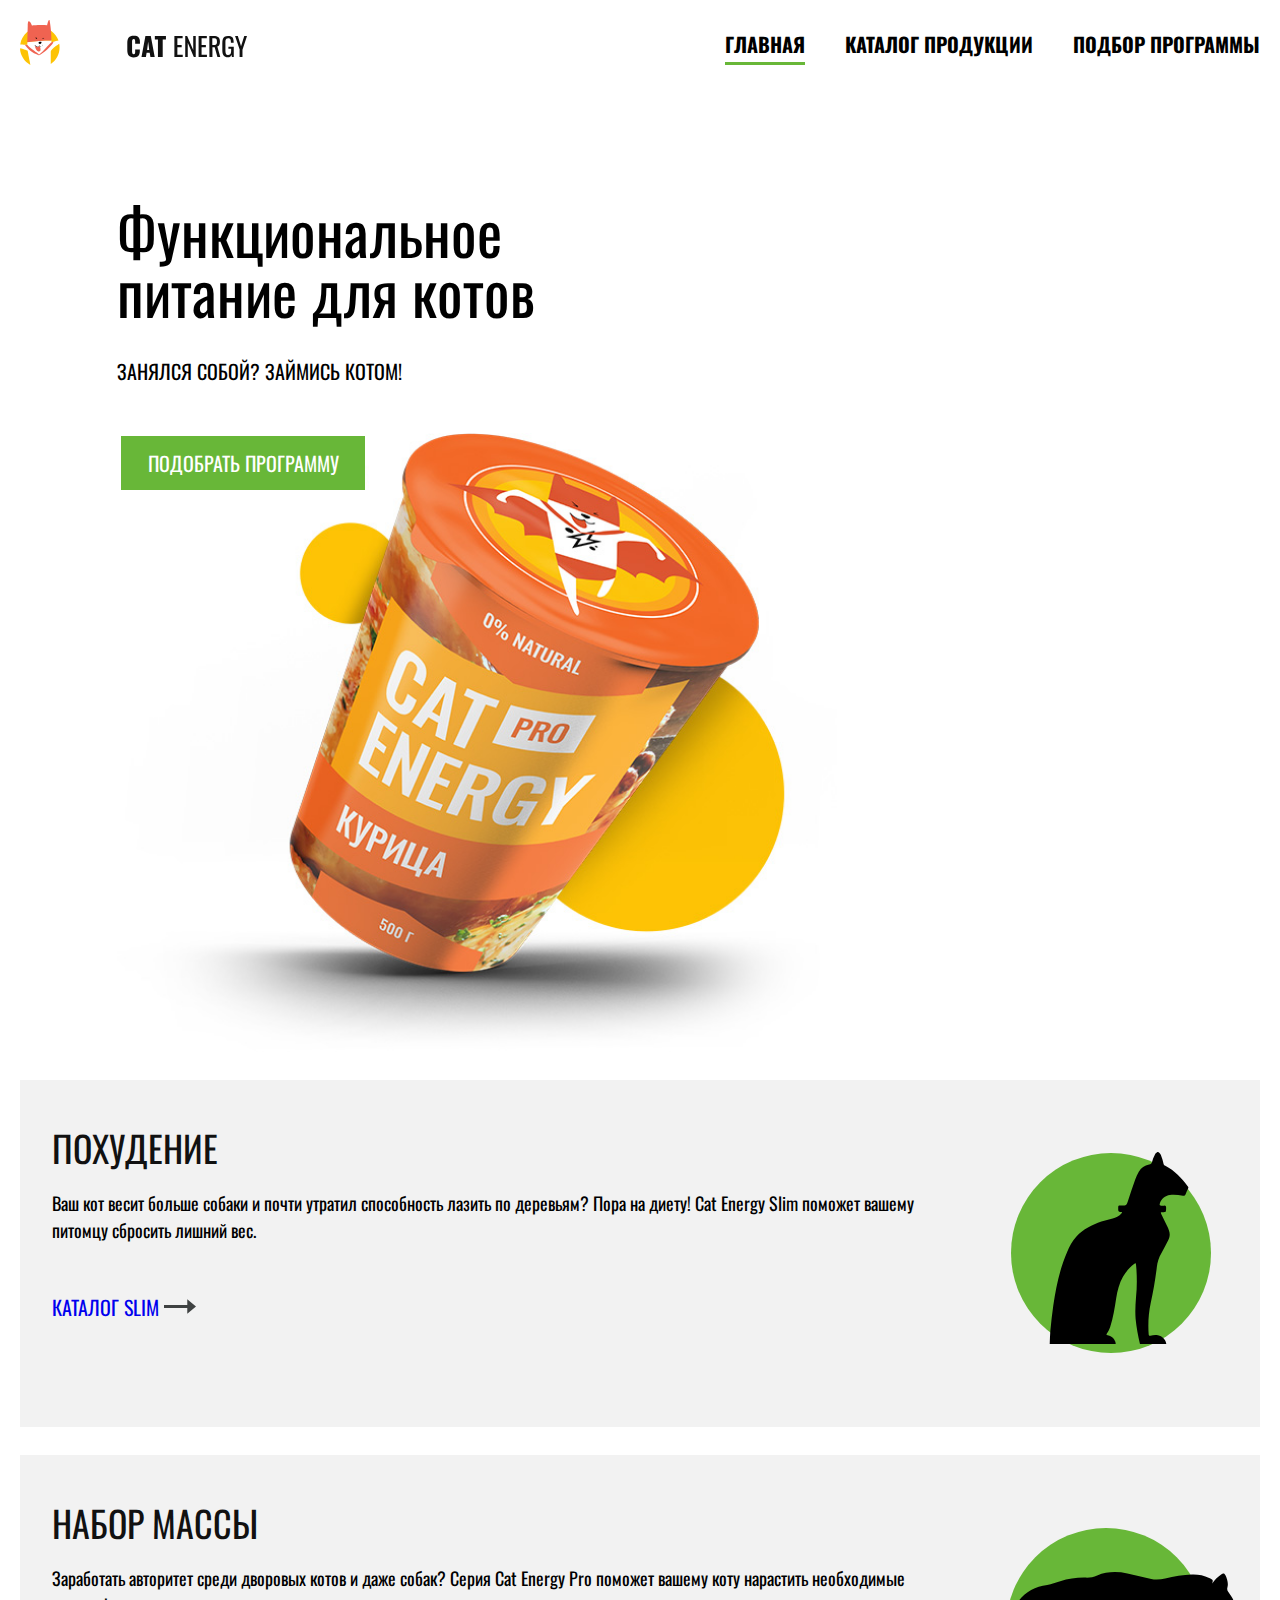
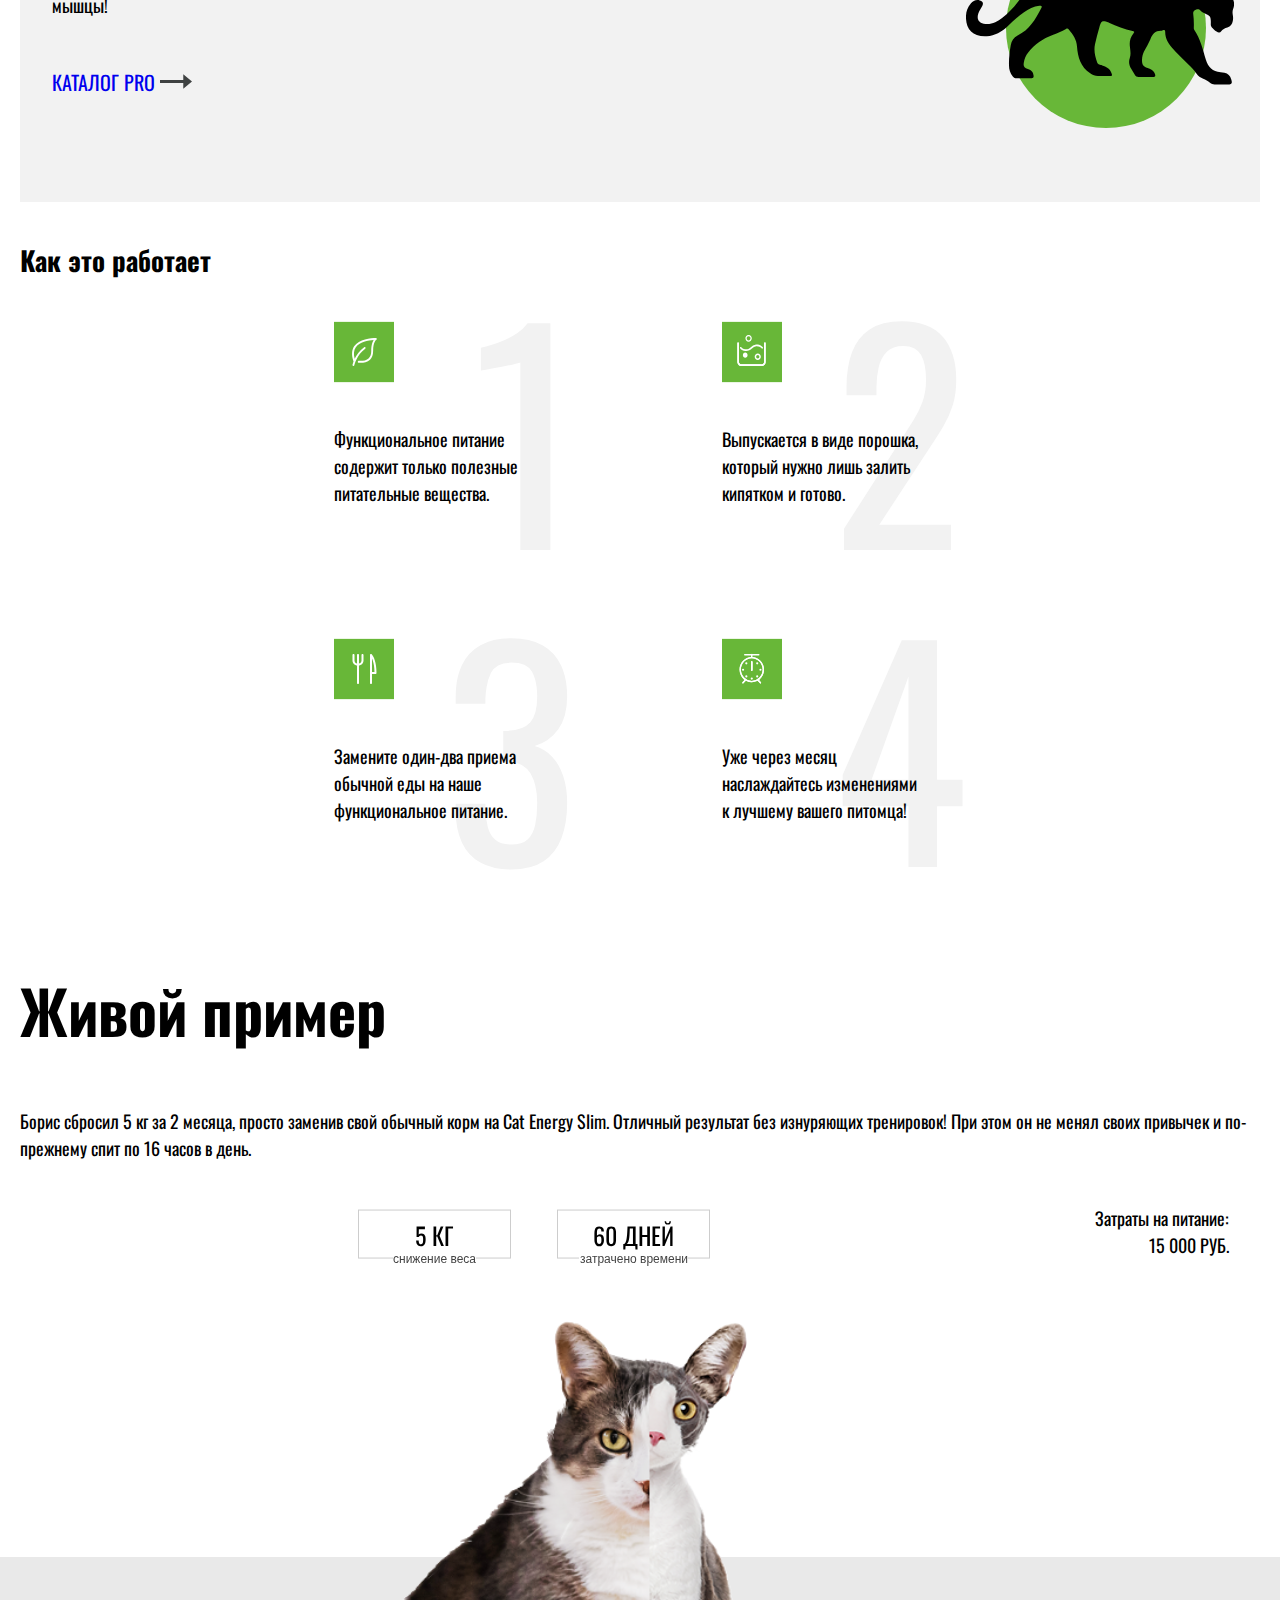
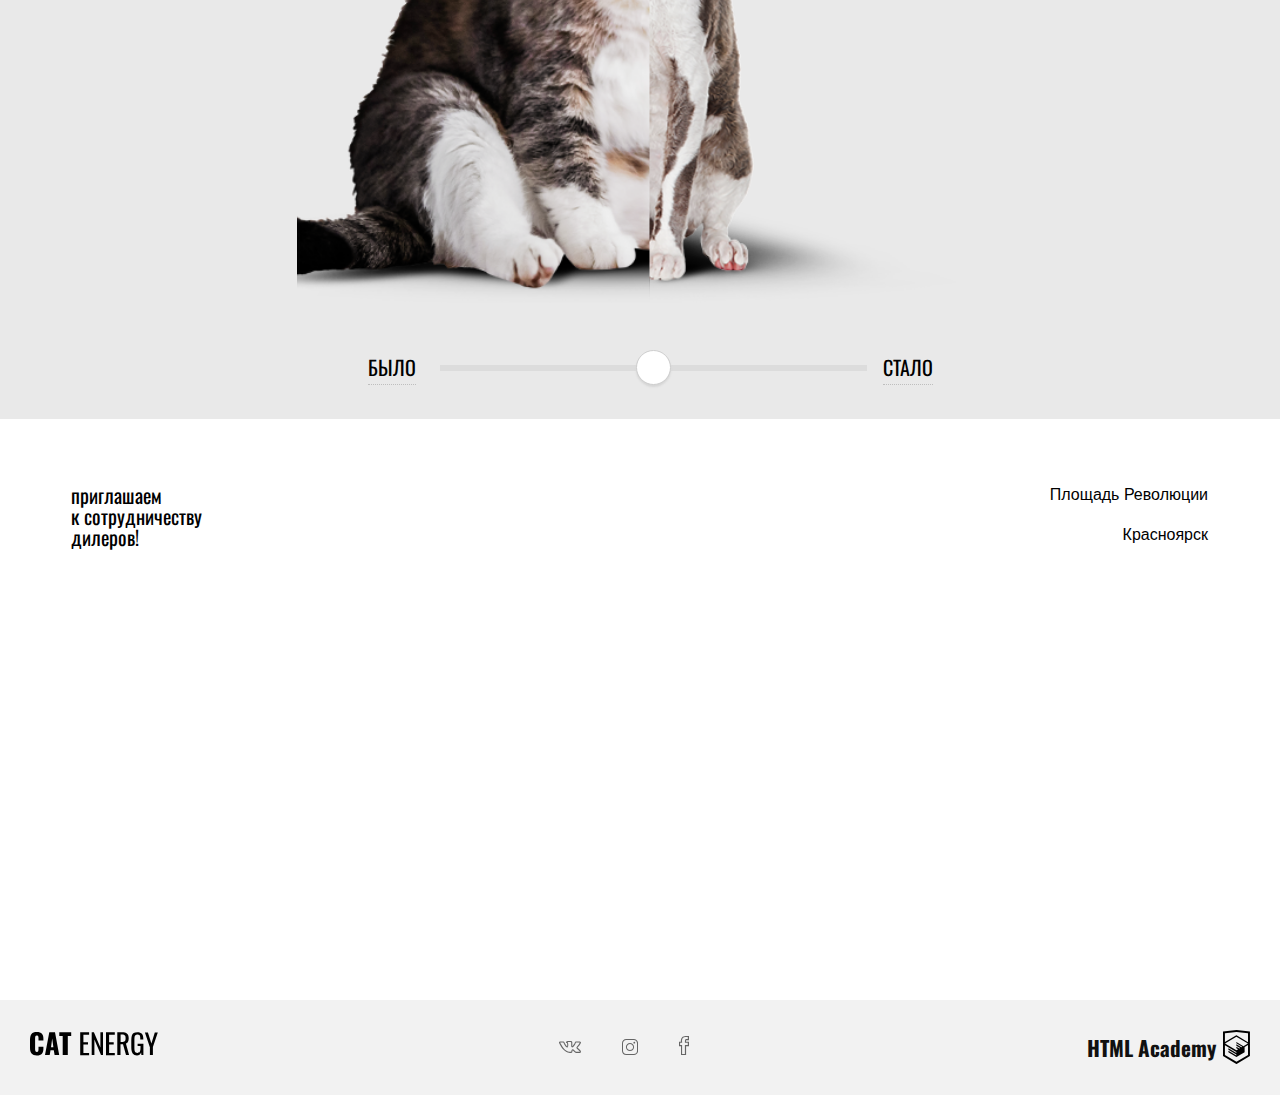
==== index.html @ 32a6e640 "Main" ====
<!DOCTYPE html>
<html class="page" lang="ru">
  <head>
    <meta charset="UTF-8" />
    <meta name="viewport" content="width=device-width, initial-scale=1.0" />
    <title>IndexCatEnergyMobile</title>
    <link rel="preconnect" href="https://fonts.gstatic.com" />
    <link href="https://fonts.googleapis.com/css2?family=Oswald&display=swap" rel="stylesheet" />
    <link href="/css/normalize.css" rel="stylesheet" />
    <link href="/css/style.css" rel="stylesheet" />
  </head>

  <body class="page__body">
    <div class="wrapper">
      <header class="header">
        <div class="header__container">
          <div class="header__wrapper main-nav--closed">
            <a class="header__logo" href="/index.html">
              <img src="/img/logo-mobile.svg" style="width: 227px" alt="Кэт-энерджи" />
            </a>
            <button class="header__toggle" type="button">
              <span class="visually-hidden">Открыть меню </span>
            </button>
          </div>

          <nav class="main-nav">
            <div class="main-nav__wrapper">
              <ul class="main-nav__list site-list">
                <!-- main-nav__list для позиционир site-list для эл-ов меню-->
                <li class="site-list__item site-list__item--active"><a href="/CatEnergyMobile.html">ГЛАВНАЯ</a></li>
                <li class="site-list__item"><a href="/Catalog.html"> каталог продукции</a></li>
                <li class="site-list__item"><a href="Form.html"> подбор программы </a></li>
              </ul>
            </div>
          </nav>
        </div>

        <section class="promo">
          <div class="promo__container">
            <h1 class="promo__title">Функциональное <br />питание для котов</h1>
            <h2 class="promo__text">Занялся собой? Займись котом!</h2>
            <picture>
              <source media="(min-width: 1300px)" srcset="/img/index-can-desktop@1x.png 1x, /img/index-can-desktop@2x.png 2x" />
              <source media="(min-width: 768px)" srcset="/img/index-can-tablet@1x.jpg 1x, /img/index-can-tablet@2x.jpg 2x" />
              <img class="promo-icon" src="/img/index-can-mobile@1x.png" alt="" />
            </picture>
            <form action="Form.html" method="GET">
              <button class="promo__button button" type="submit">подобрать программу</button>
            </form>
          </div>
        </section>
      </header>

      <main class="page-main">
        <section class="programm">
          <div class="programm__wrapper">
            <div class="programm__block">
              <div class="programm__slim">
                <div class="block__circle"></div>
                <img class="programm__icon-slim" height="53" width="50" src="/img/icon-cat-slim.svg" alt="svg" />
              </div>
              <h2 class="programm__title">похудение</h2>
              <p class="programm__text">
                Ваш кот весит больше собаки и почти утратил способность лазить по деревьям? Пора на диету! Cat Energy Slim поможет
                вашему питомцу сбросить лишний вес.
              </p>
              <a class="programm__link" href="/Catalog.html"
                >Каталог slim
                <img style="height: 19px; width: 32px" src="/img/icon-right-arrow-long.svg" alt="svg" />
              </a>
            </div>

            <div class="programm__block">
              <div class="programm__pro">
                <div class="block__circle"></div>
                <img class="programm__icon-pro" height="50" width="67" src="/img/icon-cat-pro.svg" alt="svg" />
              </div>
              <h2 class="programm__title">набор массы</h2>
              <p class="programm__text">
                Заработать авторитет среди дворовых котов и даже собак? Серия Cat Energy Pro поможет вашему коту нарастить
                необходимые мышцы!
              </p>

              <a class="programm__link" href="/Catalog.html"
                >каталог pro
                <img style="height: 19px; width: 32px" src="/img/icon-right-arrow-long.svg" alt="svg" />
              </a>
            </div>
          </div>
        </section>

        <section class="howItworks">
          <h2 class="howItworks__title">Как это работает</h2>
          <div class="howItworks__wrapper">
            <ul class="howItworks__list">
              <li class="howItworks__item">
                <img class="howItworks__icon" src="/img/Group 1.svg" alt="svg" />
                <p class="howItworks__text">Функциональное питание содержит только полезные питательные вещества.</p>
                <p class="howItworks__numeral">1</p>
              </li>
              <li class="howItworks__item">
                <img class="howItworks__icon" src="/img/Group 2.svg" alt="svg" />
                <p class="howItworks__text">Выпускается в виде порошка, который нужно лишь залить кипятком и готово.</p>
                <p class="howItworks__numeral">2</p>
              </li>
              <li class="howItworks__item">
                <img class="howItworks__icon" src="/img/Group 3.svg" alt="svg" />
                <p class="howItworks__text">Замените один-два приема обычной еды на наше функциональное питание.</p>
                <p class="howItworks__numeral">3</p>
              </li>
              <li class="howItworks__item">
                <img class="howItworks__icon" src="/img/Group 4.svg" alt="svg" />
                <p class="howItworks__text">Уже через месяц наслаждайтесь изменениями к лучшему вашего питомца!</p>
                <p class="howItworks__numeral">4</p>
              </li>
            </ul>
          </div>
        </section>

        <section class="liveExample">
          <div class="liveExample__cotainer">
            <div class="liveExample__block">
              <div class="liveExample__wrapper">
                <h2 class="liveExample__title">Живой пример</h2>
                <p class="liveExample__text">
                  Борис сбросил 5 кг за 2 месяца, просто заменив свой обычный корм на Cat Energy Slim. Отличный результат без
                  изнуряющих тренировок! При этом он не менял своих привычек и по-прежнему спит по 16 часов в день.
                </p>
                <div class="liveExample__fieldset-container">
                  <div class="liveExample__fieldset-left">
                    <fieldset>
                      <div class="liveExample__rotate-wrapper">
                        <dt class="liveExample__day">5 КГ</dt>
                      </div>
                      <legend>снижение веса</legend>
                    </fieldset>
                  </div>
                  <div class="liveExample__fieldset-right">
                    <fieldset>
                      <div class="liveExample__rotate-wrapper">
                        <dt class="liveExample__day">60 ДНЕЙ</dt>
                      </div>
                      <legend>затрачено времени</legend>
                    </fieldset>
                  </div>
                </div>
                <p class="liveExample__expenses"><span>Затраты на питание:</span> <span>15 000 РУБ.</span></p>
              </div>

              <div class="slider">
                <div class="slider__image-wrapper">
                  <div class="slider__image image--before" style="width: 50%"></div>
                  <div class="slider__image image--after" style="width: 50%"></div>
                </div>
                <div class="slider__box">
                  <button class="slider__button button--before" type="button">Было</button>
                  <div class="slider__progress">
                    <input class="demo__range" type="range" min="0" max="100" value="50" />
                    <div class="slider__range"></div>
                  </div>
                  <button class="slider__button button--after" type="button">Стало</button>
                </div>
              </div>
            </div>
            <div class="slider__background"></div>
          </div>
        </section>

        <section class="invitation">
          <div class="invitation__wrapper">
            <div class="invitation__contacts">
              <h2 class="invitation__title">
                приглашаем <br />
                к сотрудничеству <br />
                дилеров!
              </h2>
              <div class="invitation__text-div">
                <p>Площадь Революции</p>
                <p class="invitation__text">Красноярск</p>
              </div>
            </div>
            <div class="invitation__map">
              <script
                type="text/javascript"
                charset="utf-8"
                async
                src="https://api-maps.yandex.ru/services/constructor/1.0/js/?um=constructor%3Ab0a349c4994f0e82fb17acd6bb06b15311f170073b7b817bfe350fb72b6ad348&amp;width=100%25&amp;height=400&amp;lang=ru_RU&amp;scroll=true"
              ></script>
              <!--  <img class="invitation__map" src="/img/bg-map-desktop@1x.png" alt="" /> -->
            </div>
          </div>
        </section>

        <footer class="footer">
          <div class="footer__container">
            <div class="footer__logo">
              <a href="">
                <svg class="logo__svg" width="130" height="25">
                  <g>
                    <path
                      d="M1.6,21.5c-1-1.3-1.6-3.2-1.6-5.6V7.6c0-2.5,0.5-4.4,1.5-5.7C2.6,0.6,4.3,0,6.8,0c2.4,0,4.1,0.6,5.1,1.7		c1,1.1,1.5,2.8,1.5,4.9v2H8.5V6.3c0-0.9-0.1-1.6-0.3-2S7.6,3.5,6.8,3.5c-0.7,0-1.2,0.2-1.4,0.7S5.1,5.5,5.1,6.4v10.7		c0,0.9,0.1,1.6,0.4,2.1c0.2,0.5,0.7,0.7,1.4,0.7c0.7,0,1.1-0.2,1.3-0.7c0.2-0.5,0.3-1.2,0.3-2.1v-2.4h4.9v2c0,2.1-0.5,3.8-1.5,5		c-1,1.2-2.7,1.8-5.1,1.8C4.4,23.4,2.6,22.8,1.6,21.5z"
                    ></path>
                    <path
                      d="M19.3,0.3h5.7l4.2,22.8h-4.6l-0.8-4.8h-3.3l-0.8,4.8H15L19.3,0.3z M23.4,15.3l-1.2-8.9L21,15.3H23.4z"
                    ></path>
                    <path d="M32.7,4.1h-3.4V0.3h11.9v3.7h-3.4v19.1h-5.1V4.1z"></path>
                    <path d="M50.3,0.3h8.8v2.4h-5.7v7.5h4.6v2.3h-4.6v8.4h5.7v2.3h-8.9V0.3z"></path>
                    <path d="M61.7,0.3h2.2l6.5,15.1V0.3h2.6v22.8h-2L64.4,7.5v15.6h-2.7V0.3z"></path>
                    <path d="M76,0.3h8.8v2.4h-5.7v7.5h4.6v2.3h-4.6v8.4h5.7v2.3H76V0.3z"></path>
                    <path
                      d="M87.4,0.3H92c2.3,0,4,0.5,5.1,1.4c1.1,0.9,1.6,2.5,1.6,4.6c0,2.9-0.9,4.7-2.8,5.3l3.2,11.4H96l-3-10.7h-2.5		v10.7h-3.2V0.3z M91.8,10.1c1.4,0,2.3-0.3,2.9-0.8c0.6-0.5,0.9-1.5,0.9-3c0-0.9-0.1-1.7-0.3-2.2c-0.2-0.5-0.6-0.9-1.1-1.2		c-0.5-0.3-1.3-0.4-2.2-0.4h-1.4v7.5H91.8z"
                    ></path>
                    <path
                      d="M102.7,21.4c-0.9-1.3-1.4-3.2-1.4-5.8V8c0-1.8,0.2-3.2,0.5-4.3c0.4-1.1,1-2,1.9-2.6s2.1-0.9,3.7-0.9		c2.1,0,3.6,0.5,4.5,1.6s1.4,2.7,1.4,5v0.8h-3V6.9c0-1.1-0.1-1.9-0.2-2.5c-0.1-0.6-0.4-1-0.8-1.3c-0.4-0.3-1-0.5-1.9-0.5		c-0.9,0-1.5,0.2-2,0.6s-0.7,0.9-0.8,1.6s-0.2,1.6-0.2,2.7V16c0,1.7,0.2,3,0.6,3.8c0.4,0.8,1.2,1.1,2.4,1.1c1.2,0,2-0.4,2.4-1.2		c0.4-0.8,0.7-2.1,0.7-4v-1.6h-2.9v-2.3h5.8v11.3h-2l-0.3-2.6c-0.7,1.9-2.1,2.9-4.1,2.9C105.1,23.4,103.6,22.7,102.7,21.4z"
                    ></path>
                    <path d="M119.8,15.1l-4.9-14.7h3l3.5,11l3.4-11h3l-4.9,14.7v8h-3V15.1z"></path>
                  </g>
                </svg>
              </a>
            </div>
            <div class="footer__social">
              <div class="footer__wrapper">
                <a href="">
                  <svg class="social-list__icon social-list__icon--vk" width="22" height="14">
                    <path
                      d="M17.6,12c-0.3,0-0.9-0.1-1.5-0.5c-0.5-0.3-0.9-0.7-1.3-1.2c-0.3-0.3-0.9-0.9-1.1-0.9c-0.2,0.1-0.4,0.7-0.3,1.2
                      c0,0.1,0,0.6-0.3,0.9c-0.3,0.3-0.8,0.4-0.9,0.4l-1.4,0c-0.7,0-3.2-0.2-5.4-2.3C2.5,7.1,0.2,2.2,0.1,2C0,1.6-0.1,1.2,0.2,0.9
                          c0.3-0.3,0.8-0.4,1-0.4l3,0l0.1,0c0.1,0,0.4,0.1,0.7,0.3c0.3,0.2,0.4,0.5,0.5,0.6c0,0,0.5,1.1,1.1,2c1,1.5,1.4,1.9,1.5,2
                              C8.2,5,8.3,4,8.2,3.1c0-0.4-0.1-0.8-0.2-1C7.9,2,7.7,1.9,7.5,1.9L6.9,1.4C6.9,0.9,7.4,0.5,7.8,0.3C8.3,0.1,9.1,0,10.1,0l0.5,0
               c0.9,0,1.2,0.1,1.6,0.1c1.2,0.3,1.2,1.3,1.1,2.5c0,0.4,0,0.8,0,1.2c0,0.1,0,0.2,0,0.4c0,0.3,0,0.8,0.1,1c0.2-0.1,0.6-0.5,1.5-1.9
                   c0.6-0.9,1-1.9,1.1-2.1l0,0c0.1-0.3,0.4-0.7,1.2-0.7l3.1,0c0,0,0.1,0,0.3,0c0.7,0,1.2,0.2,1.3,0.7c0.2,0.5,0.1,1.3-1.7,3.5
                       c-0.3,0.3-0.5,0.6-0.7,0.9C19,6,18.6,6.6,18.6,6.7c0,0.1,0.5,0.5,0.9,0.9c1.1,0.9,1.9,1.7,2.2,2.3c0.4,0.6,0.3,1,0.2,1.3
                           c-0.3,0.7-1.2,0.7-1.4,0.8l-2.8,0C17.7,12,17.6,12,17.6,12z M13.7,8.3c0.7,0,1.2,0.6,1.8,1.2c0.4,0.4,0.7,0.8,1.1,1
                               c0.5,0.3,1,0.3,1,0.3l0.1,0l2.8,0c0.1,0,0.3-0.1,0.4-0.1c0,0,0-0.1-0.1-0.1c-0.3-0.5-1-1.3-2-2.1c-0.9-0.7-1.3-1.1-1.4-1.7
                                   c0-0.6,0.4-1.1,1.2-2.1c0.2-0.2,0.4-0.5,0.7-0.8c1.1-1.4,1.4-2,1.5-2.3c-0.1,0-0.5,0-0.5,0l-3.2,0c-0.1,0-0.2,0-0.2,0
                                       C16.9,2,16.4,3.1,15.8,4c-1.4,2.1-2,2.4-2.5,2.4c-0.1,0-0.3,0-0.4-0.1c-0.7-0.4-0.7-1.4-0.7-2.1c0-0.1,0-0.2,0-0.3
                 c0-0.5,0-0.9,0-1.3c0.1-1.3,0-1.3-0.3-1.4c-0.3-0.1-0.5-0.1-1.4-0.1l-0.5,0c-0.5,0-1,0-1.4,0.1c0.1,0.1,0.1,0.1,0.2,0.2
                     c0.4,0.5,0.4,1.5,0.4,1.7c0.1,1.3,0,2.9-0.7,3.3C8.4,6.4,8.3,6.5,8.1,6.5C7.5,6.5,6.8,5.8,5.6,4C5,2.9,4.5,1.8,4.5,1.8
                         c0,0,0-0.1-0.1-0.1c-0.1,0-0.2-0.1-0.2-0.1l-2.9,0c0,0,0,0-0.1,0c0.4,0.9,2.5,5,4.8,7.2c2,1.9,4.3,2,4.7,2l1.4,0c0,0,0.2,0,0.2-0.1
                         		c0,0,0,0,0-0.1c0-0.2,0-2,1.2-2.3C13.5,8.3,13.6,8.3,13.7,8.3z"
                    ></path>
                  </svg>
                </a>
                <a href="">
                  <svg class="social-list__icon social-list__icon--inst" width="16" height="16">
                    <path
                      d="M11.8,1C13.6,1,15,2.4,15,4.2v7.7c0,1.7-1.4,3.1-3.1,3.1H4.2C2.4,15,1,13.6,1,11.8V4.2C1,2.4,2.4,1,4.2,1	L11.8,1 M11.8,0H4.2C1.9,0,0,1.9,0,4.2v7.7C0,14.1,1.9,16,4.2,16h7.7c2.3,0,4.2-1.9,4.2-4.2V4.2C16,1.9,14.1,0,11.8,0L11.8,0z"
                    ></path>
                    <path
                      d="M8,4.9c1.7,0,3.1,1.4,3.1,3.1c0,1.7-1.4,3.1-3.1,3.1c-1.7,0-3.1-1.4-3.1-3.1C4.9,6.3,6.3,4.9,8,4.9 M8,3.9	C5.7,3.9,3.9,5.7,3.9,8s1.8,4.1,4.1,4.1s4.1-1.8,4.1-4.1S10.3,3.9,8,3.9L8,3.9z"
                    ></path>
                    <circle cx="12.3" cy="3.7" r="0.9"></circle>
                  </svg>
                </a>
                <a href="">
                  <svg class="social-list__icon social-list__icon--fb" width="10" height="19">
                    <path
                      d="M7.1,19H2v-8.8H0V5.8h1.9c-0.1-2,0.2-3.4,1.1-4.4C3.8,0.5,5,0.1,6.5,0L10,0v4.2H7.2C7.1,4.4,7,5,7,5.8H10v4.4H7.1V19z
                   M3.1,18h2.8V9.1h2.9V6.8H5.9l0-0.5c0-1.4,0-2.6,0.7-3.1l0.1-0.1h2.1V1H6.5c-1.2,0.1-2,0.4-2.6,1c-0.8,0.8-1,2.3-0.8,4.2l0.1,0.6
                   		H1.1v2.3h2V18z"
                    ></path>
                  </svg>
                </a>
              </div>
            </div>
            <div class="footer__develop">
              <a class="develop__link" href="">
                <h3 class="develop__title">HTML Academy</h3>
                <svg class="develop__logo" width="27" height="34">
                  <path
                    d="M13.62,0.017L13.472,0L0,1.412v24.661l13.472,8.017l13.43-7.99l0.042-0.026V1.412L13.62,0.017z M25.019,12.127L13.495,5.334 l-0.001-0.104L13.407,5.28l-0.088-0.056v0.109L1.925,12.118V3.147l11.547-1.212l11.547,1.212V12.127z M13.405,6.787L24.923,13.5 l-4.479,2.64l-7.093-4.221l-0.013,1.415l5.904,3.513l-0.86,0.507l-5.031-2.992l-0.013,1.415l3.827,2.275l-0.782,0.523l-3.032-1.787 l-0.013,1.413l1.852,1.091l-1.8,1.081L2.034,13.622L13.405,6.787z M1.925,15.127l11.411,6.791l0.015,1.044l-7.941-4.728L5.395,19.65 l7.979,4.796l0.017,1.076l-7.972-4.741l-0.013,1.415l8.021,4.821l0.045,0.026l8.143-4.872v-1.268l-0.011-0.148v-3.761l3.415-2.036 v10.02L13.472,31.85L1.925,24.979V15.127z"
                  ></path>
                </svg>
              </a>
            </div>
          </div>
        </footer>
        <button class="up-button" type="button">
          ↑
          <span class="visually-hidden">Наверх</span>
        </button>
      </main>
    </div>
    <script src="/js/MobileMenu.js"></script>
    <script src="/js/click.js"></script>
    <script src="/js/onscroll.js"></script>
  </body>
</html>
---- css/style.css ----
html,body{height:100%}img{height:auto}:active,:hover,:focus{outline:0;outline-offset:0}@-webkit-keyframes bounce{0%{-webkit-transform:translateY(-50px);transform:translateY(-50px)}}@keyframes bounce{0%{-webkit-transform:translateY(-50px);transform:translateY(-50px)}}.visually-hidden{position:absolute;width:1px;height:1px;margin:-1px;border:0;padding:0;white-space:nowrap;-webkit-clip-path:inset(100%);clip-path:inset(100%);clip:rect(0 0 0 0);overflow:hidden}.button{padding:14px 26px;height:54px;color:#ffffff;background:#68b738;border:none;font-style:normal;font-weight:normal;font-size:20px;line-height:0px;text-transform:uppercase;cursor:pointer}.button:hover{background:#5eaa2f}.button:active{color:rgba(255,255,255,0.3)}.up-button{position:fixed;z-index:2;padding:0;bottom:75px;right:20px;width:64px;height:64px;font-size:36px;font-weight:bold;text-align:center;vertical-align:middle;border:5px solid;border-radius:50%;display:none;cursor:pointer;background-color:rgba(255,255,255,0.8);border-color:#473c8d}.up-button:hover{color:rgba(71,60,141,0.8);background-color:rgba(255,255,255,0.5);border-color:rgba(71,60,141,0.8)}.shown{display:inline-block}.page{font-size:18px;font-family:"Oswald";line-height:27px;background-color:#ffffff;color:#000000}.page__body{min-width:390px;margin:0;color:#000000}.wrapper{margin:0 auto;max-width:1440px}.header{min-width:320px}@media (min-width: 1300px){.header{margin:0 auto;background-image:url("/img/index-background-desktop@1x.jpg");background-repeat:no-repeat;background-position:right;background-size:contain;background-size:720px 100%}}.header__container{display:-webkit-box;display:-ms-flexbox;display:flex;-ms-flex-wrap:nowrap;flex-wrap:nowrap;-webkit-box-pack:justify;-ms-flex-pack:justify;justify-content:space-between}@media (max-width: 767px){.header__container{-webkit-box-orient:vertical;-webkit-box-direction:normal;-ms-flex-direction:column;flex-direction:column}}@media (min-width: 1300px){.header__container{margin:0 110px}}.header__wrapper{position:relative;display:-webkit-box;display:-ms-flexbox;display:flex;-webkit-box-pack:justify;-ms-flex-pack:justify;justify-content:space-between;margin-left:20px}@media (min-width: 1300px){.header__wrapper{margin-left:0px}}.header__logo img{width:226px;height:85px}.header__logo img:hover{opacity:0.8}.header__logo img:active{opacity:0.6}.header__toggle{position:absolute;top:0;right:0;width:70px;height:50px;margin-left:65px;margin-right:20px;margin-top:20px;background-color:#ffffff;opacity:0.7;cursor:pointer;border:none}.header__toggle:hover,.header__toggle:active{background-color:rgba(246,246,246,0.808)}@media (min-width: 768px){.header__toggle{display:none}}.main-nav--closed .header__toggle::before{content:"";position:absolute;top:17px;right:15px;width:36px;height:2px;background-color:#000000;-webkit-box-shadow:0 8px 0 0 #000,0 16px 0 0 #000;box-shadow:0 8px 0 0 #000,0 16px 0 0 #000}.main-nav--closed .header__toggle:active::before{background-color:rgba(0,0,0,0.3);-webkit-box-shadow:0 8px 0 0 rgba(0,0,0,0.3),0 16px 0 0 rgba(0,0,0,0.3);box-shadow:0 8px 0 0 rgba(0,0,0,0.3),0 16px 0 0 rgba(0,0,0,0.3)}.main-nav--opened .header__toggle{top:0;right:0}.main-nav--opened .header__toggle::before,.main-nav--opened .header__toggle::after{content:"";position:absolute;top:24px;left:18px;width:36px;height:2px;background-color:#000000}.main-nav--opened .header__toggle::before{-webkit-transform:rotate(45deg);transform:rotate(45deg)}.main-nav--opened .header__toggle::after{-webkit-transform:rotate(-45deg);transform:rotate(-45deg)}.main-nav--opened .header__toggle:hover,.main-nav--opened .header__toggle:active{background-color:rgba(246,246,246,0.808)}.main-nav--opened .header__toggle:active::before,.main-nav--opened .header__toggle:active::after{background-color:rgba(0,0,0,0.3)}@media (max-width: 767px){.main-nav{display:none}}.main-nav__wrapper{display:-webkit-box;display:-ms-flexbox;display:flex}@media (max-width: 767px){.main-nav__wrapper{-webkit-animation-name:bounce;animation-name:bounce;-webkit-animation-duration:0.8s;animation-duration:0.8s}}.main-nav__list{margin:0;padding:0;list-style:none;width:100%;-webkit-box-pack:justify;-ms-flex-pack:justify;justify-content:space-between}@media (min-width: 768px){.main-nav__list{display:-webkit-box;display:-ms-flexbox;display:flex}}@media (min-width: 768px){.site-list{display:-webkit-box;display:-ms-flexbox;display:flex}}.site-list a{position:relative;display:-webkit-box;display:-ms-flexbox;display:flex;height:66px;-webkit-box-pack:center;-ms-flex-pack:center;justify-content:center;-webkit-box-align:center;-ms-flex-align:center;align-items:center;font-weight:bold;font-size:20px;line-height:20px;color:#000000;text-align:center;text-transform:uppercase;text-decoration:none;white-space:nowrap;border-top:1px solid #e6e6e6;border-bottom:1px solid #e6e6e6;margin:-1px}.site-list a:hover{opacity:0.6}.site-list a:active{opacity:0.3}@media (min-width: 768px){.site-list a{border-top:none;border-bottom:none;height:66px;padding:12px 21px}}@media (min-width: 1300px){.site-list a{height:66px;padding:12px 21px;color:#ffffff;font-style:normal;font-weight:normal;font-size:20px;line-height:30px}}@media (min-width: 768px){.site-list__item:last-child{margin-right:0}.site-list__item--active{position:relative}.site-list__item--active::after{content:"";border-bottom:3px solid #68b738;position:absolute;right:20px;bottom:23px;left:20px;height:2px}}@media (min-width: 1300px){.site-list__item{margin-right:0}.site-list__item--active::after{border-bottom:3px solid #ffffff}}.promo__img{border:1px solid black}@media (max-width: 767px){.promo__img{background-image:url("/img/index-background-mobile@1x.jpg");background-repeat:no-repeat;background-size:100% calc(100% - 162px);background-position:center top;min-width:380px;max-width:100%;margin:0 auto}}.promo__container{position:relative;text-align:center;margin:0 20px 20px 20px}@media (min-width: 768px){.promo__container{margin-left:117px;text-align:left}}@media (min-width: 1300px){.promo__container{margin-bottom:82px;min-height:552px}}@media (max-width: 767px){.promo-icon{position:static;display:block;top:11%;left:36%;margin:auto}}@media (min-width: 768px){.promo-icon{display:block;min-width:720px}}@media (min-width: 1300px){.promo-icon{position:absolute;min-width:552px;z-index:1;top:-15%;left:36%;width:597px}}@media (max-width: 767px){.promo__title{margin:0 35px;padding-top:25px;font-size:36px;line-height:36px;text-align:center;font-style:normal;font-weight:normal;color:#ffffff}}@media (min-width: 768px){.promo__title{font-style:normal;font-weight:normal;font-size:60px;line-height:60px;margin-top:110px}}.promo__text{margin:40px 0;margin-bottom:52px;font-style:normal;font-weight:normal;font-size:20px;line-height:20px;text-transform:uppercase}@media (max-width: 767px){.promo__text{margin-top:25px;color:#ffffff;font-style:normal;font-weight:normal;font-size:14px;line-height:14px}}.promo__button{width:100%}@media (min-width: 768px){.promo__button{width:244px;position:absolute;top:235px;left:4px}}.programm__wrapper{min-width:390px;margin:0 auto}@media (min-width: 1300px){.programm__wrapper{width:auto;display:-webkit-box;display:-ms-flexbox;display:flex;-webkit-box-pack:justify;-ms-flex-pack:justify;justify-content:space-between;margin:0 110px}}.programm__block{min-width:280px;min-height:266px;margin:20px;padding:21px 33px 18px 20px;margin-top:0;display:-webkit-box;display:-ms-flexbox;display:flex;-ms-flex-wrap:wrap;flex-wrap:wrap;-webkit-box-orient:horizontal;-webkit-box-direction:normal;-ms-flex-direction:row;flex-direction:row;-webkit-box-align:center;-ms-flex-align:center;align-items:center;background-color:#f2f2f2;position:relative}@media (min-width: 768px){.programm__block{display:block;position:relative;padding:49px 40px 32px 32px;margin-top:28px;margin-bottom:0}}@media (min-width: 1300px){.programm__block{display:-webkit-box;display:-ms-flexbox;display:flex;-webkit-box-pack:justify;-ms-flex-pack:justify;justify-content:space-between;-ms-flex-wrap:wrap;flex-wrap:wrap;-webkit-box-orient:horizontal;-webkit-box-direction:normal;-ms-flex-direction:row;flex-direction:row;width:40%;margin:0;padding:41px 51px 55px 52px}}.programm__pro,.programm__slim{text-align:center;width:53px;height:53px;display:-webkit-box;display:-ms-flexbox;display:flex}@media (min-width: 768px){.programm__slim{width:202px;height:202px;position:absolute;top:0;right:-14px;bottom:0;left:0;margin:auto;margin-right:62px}.programm__pro{width:268px;height:200px;position:absolute;top:0;right:-42px;bottom:0;left:0;margin:auto;margin-right:62px}}@media (min-width: 1300px){.programm__slim{-webkit-box-ordinal-group:inherit;-ms-flex-order:inherit;order:inherit;position:relative;top:0;left:0;width:100px;height:100px;margin:0}.programm__pro{-webkit-box-ordinal-group:inherit;-ms-flex-order:inherit;order:inherit;position:relative;top:0;left:-16px;width:134px;height:100px;margin:0}}.programm__icon-slim{position:absolute;width:67px;height:50px;left:10px}@media (min-width: 768px){.programm__icon-slim{position:absolute;width:140px;height:192px;left:39px}}@media (min-width: 1300px){.programm__icon-slim{position:absolute;width:70px;height:97px;left:18px}}.programm__icon-pro{position:absolute;width:70px;height:50px;left:10px}@media (min-width: 768px){.programm__icon-pro{position:absolute;width:268px;height:200px;left:-6px}}@media (min-width: 1300px){.programm__icon-pro{position:absolute;width:134px;height:100px;left:-6px}}.block__circle{display:inline-block;width:50px;height:50px;text-align:center;border-radius:100%;background-color:#68b738}@media (min-width: 768px){.block__circle{width:200px;height:200px;margin:auto}}@media (min-width: 1300px){.block__circle{width:100px;height:100px}}.programm__title{margin-left:20px;font-style:normal;font-weight:normal;font-size:24px;line-height:37px;text-transform:uppercase;color:#111}@media (min-width: 768px){.programm__title{margin:0;font-size:36px;line-height:37px;font-weight:400;text-transform:uppercase}}@media (min-width: 1300px){.programm__title{width:calc(100% - 162px);margin:0}}@media (max-width: 767px){.programm__text{border-bottom:1px solid #d9d9d9;width:100%;padding-bottom:21px;margin-top:17px;margin-bottom:0;margin:0}}@media (min-width: 768px){.programm__text{width:calc(100% - 295px);margin-top:24px;margin-bottom:48px}}@media (min-width: 1300px){.programm__text{width:100%}}.programm__link{margin-top:20px;font-style:normal;font-weight:normal;font-size:20px;line-height:30px;text-decoration:none;text-transform:uppercase}.programm__link:hover{opacity:0.6}.programm__link:hover img{width:62px}.programm__link:active{opacity:0.3}.howItworks{margin-top:27px;margin-left:20px}@media (min-width: 768px){.howItworks{margin-top:45px}}@media (min-width: 1300px){.howItworks{margin:0 110px;margin-top:71px}}@media (min-width: 768px){.howItworks__wrapper{width:633px;margin:auto}}@media (min-width: 1300px){.howItworks__wrapper{width:100%}}.howItworks__list{display:block;min-width:288px;padding:0}@media (min-width: 768px){.howItworks__list{display:-webkit-box;display:-ms-flexbox;display:flex;-ms-flex-wrap:wrap;flex-wrap:wrap;-webkit-box-pack:justify;-ms-flex-pack:justify;justify-content:space-between;padding:0;margin:0}}.howItworks__item{display:-webkit-box;display:-ms-flexbox;display:flex;margin-top:20px}@media (min-width: 768px){.howItworks__item{display:-webkit-box;display:-ms-flexbox;display:flex;-ms-flex-wrap:wrap;flex-wrap:wrap;position:relative;margin:0;margin-bottom:37px;width:245px;height:280px}}@media (max-width: 767px){.howItworks__text{margin-left:20px}}@media (min-width: 768px){.howItworks__text{width:201px}}.howItworks__numeral{display:none}@media (min-width: 768px){.howItworks__numeral{display:block;position:absolute;z-index:-1;top:-12px;right:0;margin:0;font-family:Oswald;font-style:normal;font-weight:normal;font-size:280px;line-height:280px;text-align:center;color:#f2f2f2}}.liveExample{background:#eaeaea}@media (min-width: 768px){.liveExample{background:none;position:relative}}.liveExample__cotainer{margin-left:20px}@media (min-width: 1300px){.liveExample__cotainer{margin-left:110px}}@media (min-width: 1300px){.liveExample__block{display:-webkit-box;display:-ms-flexbox;display:flex}}.liveExample__wrapper{margin-right:20px}@media (min-width: 768px){.liveExample__wrapper{display:-webkit-box;display:-ms-flexbox;display:flex;-ms-flex-wrap:wrap;flex-wrap:wrap;-webkit-box-pack:justify;-ms-flex-pack:justify;justify-content:space-between}}@media (min-width: 1300px){.liveExample__wrapper{-webkit-box-orient:vertical;-webkit-box-direction:normal;-ms-flex-direction:column;flex-direction:column}}.slider__background{display:none}@media (min-width: 768px){.slider__background{display:block;position:absolute;z-index:-1;left:0;bottom:0;width:100%;height:462px;background:#e9e9e9}}@media (min-width: 1300px){.slider__background{display:block;position:absolute;z-index:-1;left:-4px;bottom:0;width:100%;height:462px;background-image:linear-gradient(to right, #f2f2f2 0, #f2f2f2 calc(100% - 350px), #e9e9e9 calc(100% - 383px), #e9e9e9 100%)}}.liveExample__title{font-size:60px;line-height:60px;text-align:center}@media (max-width: 767px){.liveExample__title{font-size:36px;line-height:40px;text-align:center}}@media (min-width: 1300px){.liveExample__text{font-family:Arial;font-style:normal;font-weight:normal;font-size:16px;line-height:24px;color:#444444;margin-top:96px}}.liveExample__fieldset-left{margin-right:31px}@media (min-width: 768px){.liveExample__fieldset-left{margin-right:42px}}.liveExample__expenses{display:block;margin:25px 31px 37px;text-align:center}@media (min-width: 768px){.liveExample__expenses{width:150px;text-align:right}}@media (min-width: 1300px){.liveExample__expenses{display:-webkit-box;display:-ms-flexbox;display:flex;-webkit-box-pack:space-evenly;-ms-flex-pack:space-evenly;justify-content:space-evenly;min-width:325px;width:auto;text-align:center;margin-bottom:75px;font-family:Oswald;font-style:normal;font-weight:normal;font-size:20px;line-height:20px;text-align:center;text-transform:uppercase;color:#000000}}.liveExample__fieldset-container{display:-webkit-box;display:-ms-flexbox;display:flex;-webkit-box-align:center;-ms-flex-align:center;align-items:center;-ms-flex-pack:distribute;justify-content:space-around}@media (min-width: 768px){.liveExample__fieldset-container{display:-webkit-box;display:-ms-flexbox;display:flex;margin:0 auto;-webkit-box-pack:center;-ms-flex-pack:center;justify-content:center;-webkit-box-align:center;-ms-flex-align:center;align-items:center}}fieldset{text-align:center;border:1px solid #cdcdcd}legend{font-family:Arial;font-style:normal;font-weight:normal;font-size:12px;line-height:12px;color:#444444;margin:0 auto}fieldset,legend,.liveExample__rotate-wrapper{-webkit-transform:rotate(180deg);transform:rotate(180deg)}.liveExample__rotate-wrapper dt{width:124px;font-size:24px;line-height:24px;text-align:center;color:#000000}.slider__box{display:-webkit-box;display:-ms-flexbox;display:flex;-webkit-box-pack:center;-ms-flex-pack:center;justify-content:center;-webkit-box-align:center;-ms-flex-align:center;align-items:center;padding:25px 0}@media (min-width: 768px){.slider__box{padding:34px 0}}.slider__image-wrapper{position:relative;width:311px;height:232px;margin:0 auto}@media (min-width: 768px){.slider__image-wrapper{position:relative;width:707px;height:620px;margin:0 auto}}.slider__image{position:absolute;left:0;top:0;width:50%;height:240px;background-size:cover;background-repeat:no-repeat}@media (min-width: 768px){.slider__image{height:607px}}.image--before{z-index:1;background-image:url(../img/before-mobile@1x.png);background-position-x:-15px;background-position-y:4px}@media (min-width: 768px){.image--before{z-index:1;background-image:url(../img/before-tablet@1x.png);background-position-x:-82px;background-position-y:4px;-webkit-transition:0.3s ease-in-out;transition:0.3s ease-in-out}}.image--after{direction:rtl;left:auto;right:0;z-index:1;background-image:url(../img/after-mobile@1x.png);background-position-x:-5px;-webkit-transform:scaleX(-1);transform:scaleX(-1)}@media (min-width: 768px){.image--after{direction:rtl;left:auto;right:0;z-index:1;background-image:url(../img/after-tablet@1x.png);background-position-x:-62px;-webkit-transform:scaleX(-1);transform:scaleX(-1);-webkit-transition:0.3s ease-in-out;transition:0.3s ease-in-out}}.slider__button{font-family:inherit;border:0;background-color:transparent;font-size:16px;line-height:20px;text-transform:uppercase;text-align:center;padding:10px 0;width:60px;cursor:pointer}@media (min-width: 768px){.slider__button{font-size:20px;line-height:20px;width:auto;padding:7px 0;border-bottom:1px dotted #bebebe;outline:0}}.slider__progress{width:84px;height:10px;padding:3px 5px;border:1px solid #cdcdcd;border-radius:10px;background-color:#fff}@media (min-width: 768px){.slider__progress{position:relative;width:427px;height:35px;border:0;padding:0 20px;background-color:transparent;-webkit-transform:translate(4px, 11px);transform:translate(4px, 11px)}}.slider__range{width:50%;height:6px;border-radius:10px;background-color:#68b738}@media (min-width: 768px){.slider__range{display:none}}.demo__range{display:none}@media (min-width: 768px){.demo__range{display:block;-webkit-appearance:none;-moz-appearance:none;appearance:none;width:100%;height:6px;background-color:#dcdcdc;outline:0;cursor:pointer;margin-top:4px;z-index:1}}.demo__range::-webkit-slider-thumb{-webkit-appearance:none;appearance:none;position:relative;z-index:1;width:35px;height:35px;border:1px solid #cecece;border-radius:50%;-webkit-box-shadow:0 2px 2px 0 #d6d6d6;box-shadow:0 2px 2px 0 #d6d6d6;background-color:#fff}.demo__range::-webkit-slider-thumb:focus,.demo__range::-webkit-slider-thumb:hover{-webkit-box-shadow:0 5px 5px 0 #d6d6d6;box-shadow:0 5px 5px 0 #d6d6d6}.demo__range::-webkit-slider-thumb:active{border-color:#68b738}.invitation__map{margin:0 auto;height:400px}.invitation__wrapper{margin:0 auto;position:relative}.invitation__contacts{display:-webkit-box;display:-ms-flexbox;display:flex;-webkit-box-pack:justify;-ms-flex-pack:justify;justify-content:space-between;margin:28px 20px 28px 20px}@media (min-width: 768px){.invitation__contacts{margin:66px 72px 52px 71px}}@media (min-width: 1300px){.invitation__contacts{display:-webkit-box;display:-ms-flexbox;display:flex;-webkit-box-pack:justify;-ms-flex-pack:justify;justify-content:space-between;max-height:201px;max-width:570px;position:absolute;top:70px;left:20px;padding:62px 89px 52px 76px;background:#ffffff;border:1px solid #ddd;z-index:1;-webkit-box-shadow:-1px -1px 24px 0px rgba(50,50,50,0.5);box-shadow:-1px -1px 24px 0px rgba(50,50,50,0.5)}}.invitation__title{min-width:180px;margin:0;font-family:Oswald;font-weight:normal;font-size:16px;line-height:18px;font-style:normal}@media (min-width: 768px){.invitation__title{font-style:normal;font-weight:normal;font-size:20px;line-height:21px;font-family:Oswald}}@media (min-width: 1300px){.invitation__title{font-family:Oswald;font-style:normal;font-weight:400;font-size:20px;line-height:21px;text-transform:uppercase;min-width:180px;margin:0}}.invitation__text-div{min-width:180px;margin:0}.invitation__text-div p{font-family:Arial;font-weight:normal;font-size:14px;line-height:20px;font-style:normal;margin:0}@media (min-width: 768px){.invitation__text-div p{font-style:normal;font-weight:normal;font-size:16px;line-height:20px;font-family:Arial;text-align:right}.invitation__text-div .invitation__text{margin-top:20px}}@media (min-width: 1300px){.invitation__text-div{font-family:Arial;font-style:normal;font-weight:normal;font-size:16px;line-height:20px;text-align:right}.invitation__text-div .invitation__text{margin-top:20px}}.footer{background-color:#f2f2f2}@media (min-width: 1300px){.footer{height:149px;margin:0;display:-webkit-box;display:-ms-flexbox;display:flex;-webkit-box-pack:justify;-ms-flex-pack:justify;justify-content:space-between}}.footer__container{text-align:center;margin:0 20px;min-width:204px}@media (min-width: 768px){.footer__container{display:-webkit-box;display:-ms-flexbox;display:flex;-webkit-box-pack:justify;-ms-flex-pack:justify;justify-content:space-between;-webkit-box-align:center;-ms-flex-align:center;align-items:center;margin:0 30px}}@media (min-width: 1300px){.footer__container{margin:57px 110px 58px 110px;width:100%}}.footer__logo{border-bottom:1px solid #d9d9d9;display:-webkit-box;display:-ms-flexbox;display:flex;-webkit-box-align:center;-ms-flex-align:center;align-items:center;-webkit-box-pack:center;-ms-flex-pack:center;justify-content:center;min-height:95px}@media (min-width: 768px){.footer__logo{border:none}}.footer__logo:hover{opacity:0.6}.footer__logo:active{opacity:0.4}.footer__social{border-bottom:1px solid #d9d9d9}@media (min-width: 768px){.footer__social{border:none}}.footer__wrapper{display:-webkit-box;display:-ms-flexbox;display:flex;-webkit-box-pack:justify;-ms-flex-pack:justify;justify-content:space-between;-webkit-box-align:center;-ms-flex-align:center;align-items:center;margin:auto;height:65px;width:130px}.footer__wrapper a{text-decoration:none}@media (min-width: 768px){.footer__wrapper{margin:0;min-width:129px}}.footer__develop{display:-webkit-box;display:-ms-flexbox;display:flex;-webkit-box-pack:justify;-ms-flex-pack:justify;justify-content:space-between;margin:0 auto;-webkit-box-align:center;-ms-flex-align:center;align-items:center;margin-bottom:22px;max-width:281px}@media (min-width: 768px){.footer__develop{margin:0;min-width:163px}}.social-list__icon{fill:#666}.social-list__icon:hover,.social-list__icon:active{fill:#68b738}.page-footer__title{font-family:Arial;font-style:normal;font-weight:normal;font-size:16px;line-height:18px;color:#444444, 100%}.develop__link{display:-webkit-box;display:-ms-flexbox;display:flex;-webkit-box-pack:justify;-ms-flex-pack:justify;justify-content:space-between;-webkit-box-align:center;-ms-flex-align:center;align-items:center;width:100%;text-decoration:none;color:#111}.develop__link:hover,.develop__link:active{fill:#68b738;color:#68b738}
/*# sourceMappingURL=style.css.map */
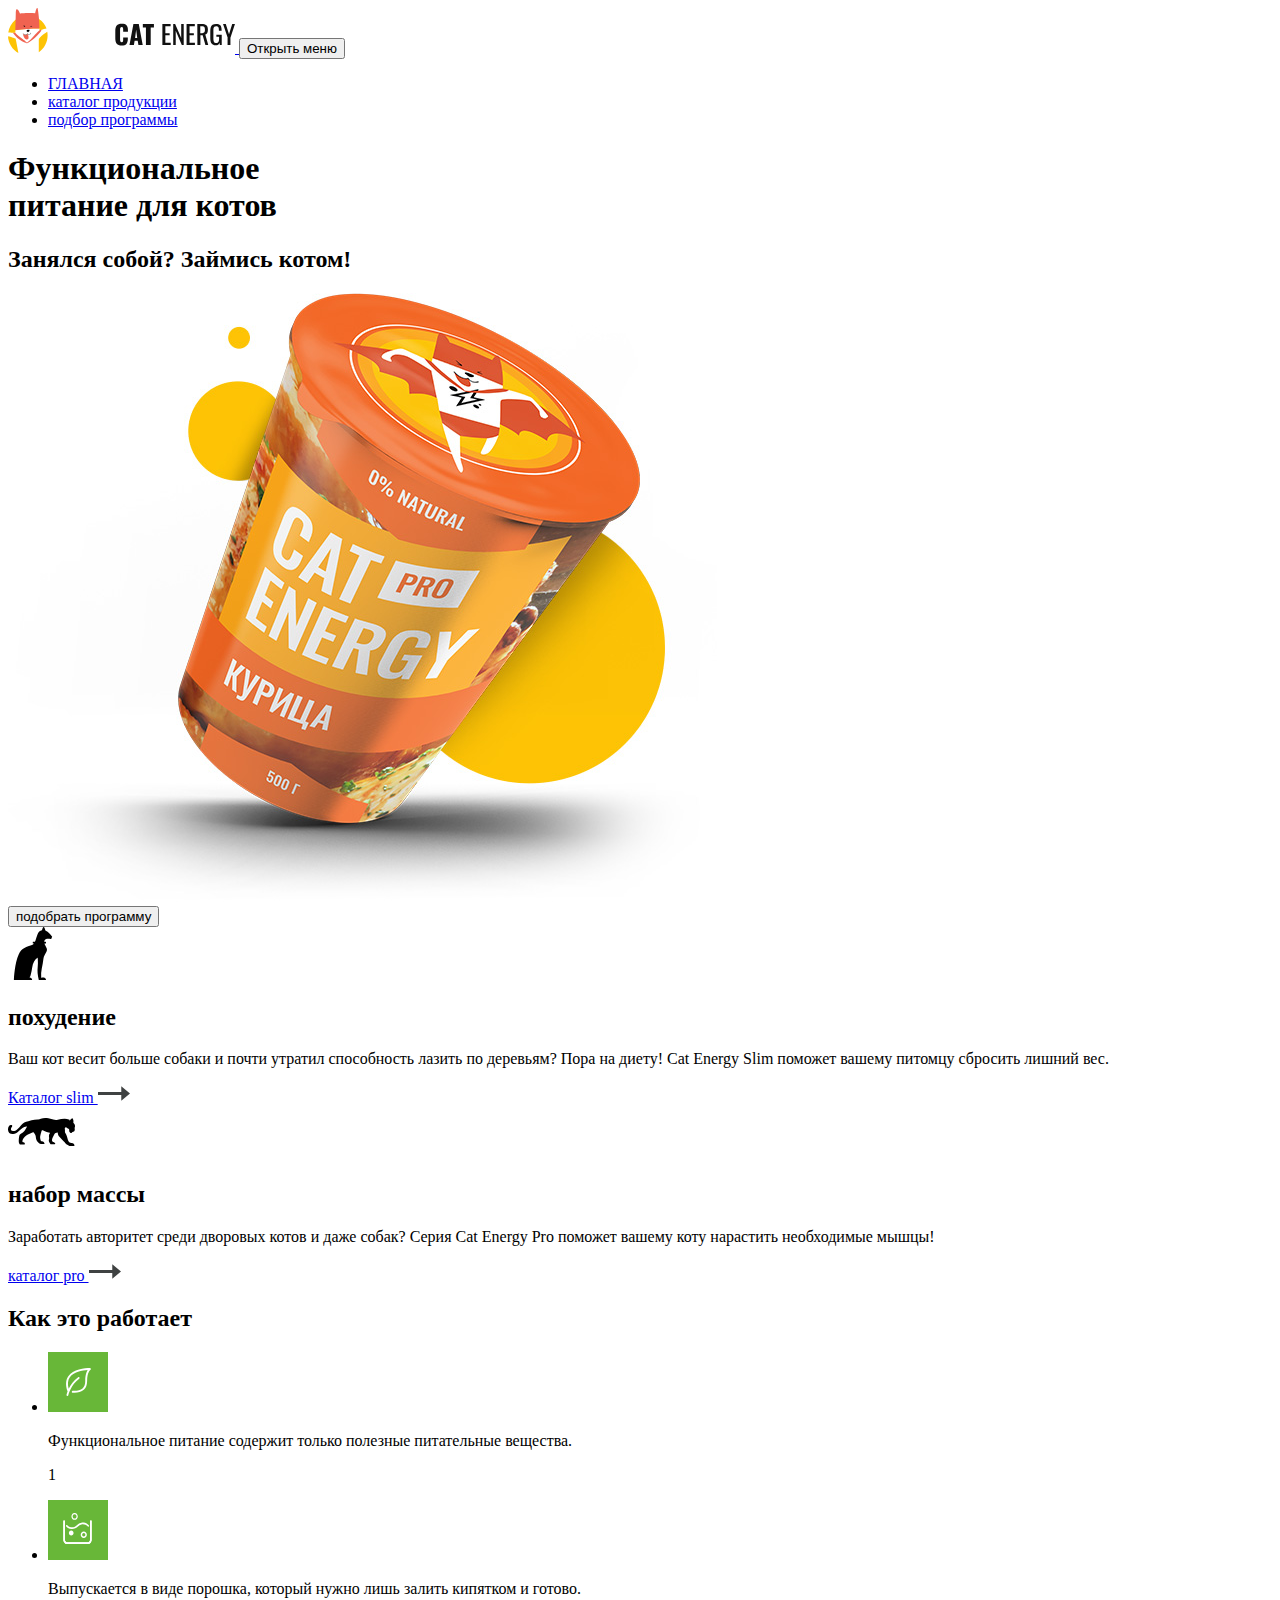
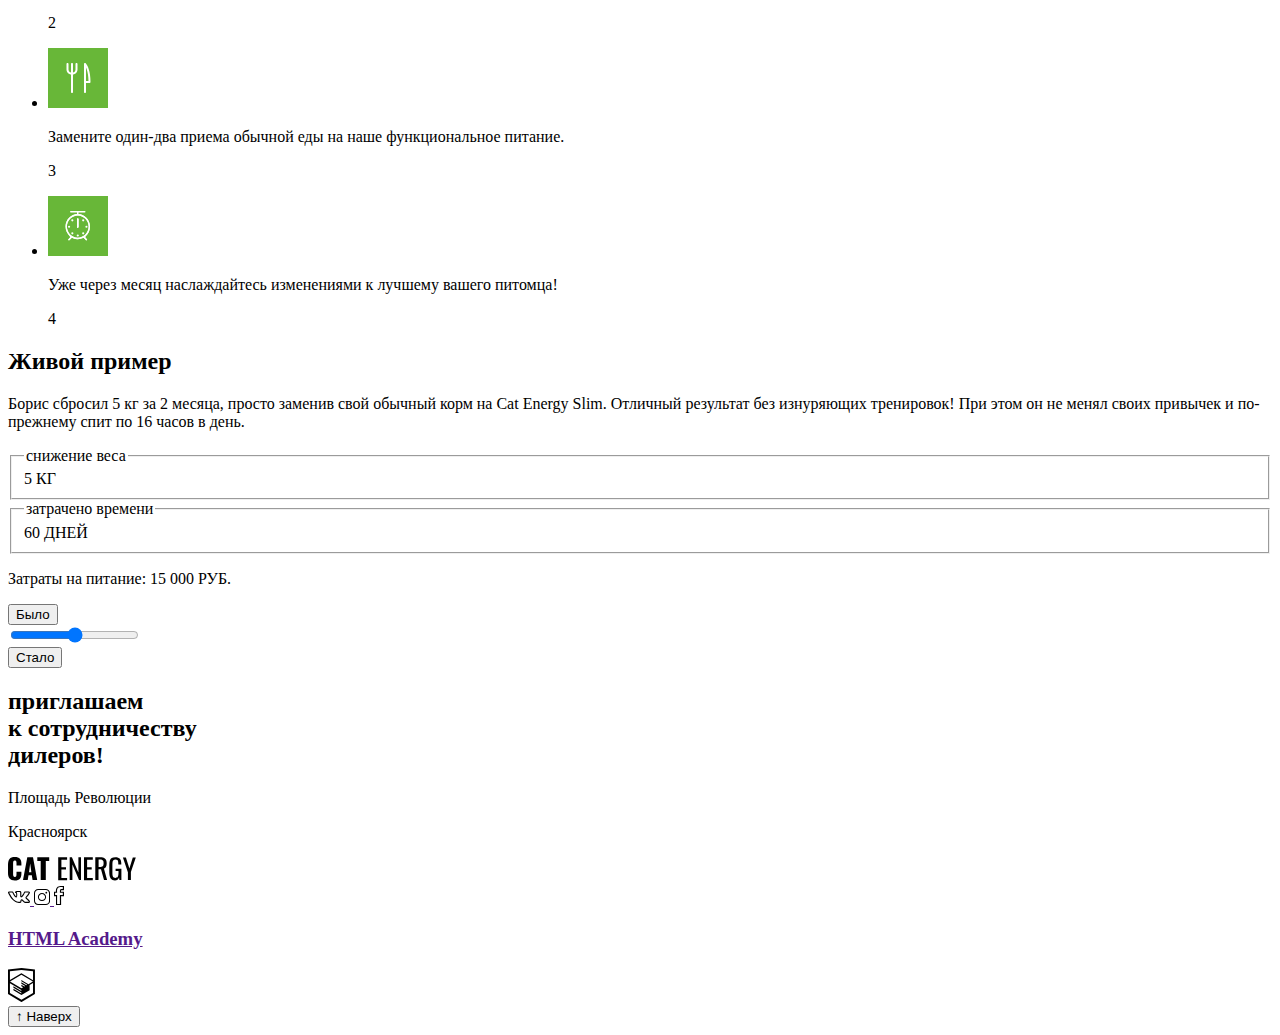
==== commit b850ec07: "ver 1" ====
--- a/index.html
+++ b/index.html
@@ -6,8 +6,8 @@
     <title>IndexCatEnergyMobile</title>
     <link rel="preconnect" href="https://fonts.gstatic.com" />
     <link href="https://fonts.googleapis.com/css2?family=Oswald&display=swap" rel="stylesheet" />
-    <link href="/css/normalize.css" rel="stylesheet" />
-    <link href="/css/style.css" rel="stylesheet" />
+    <link href="CatEnergy/css/normalize.css" rel="stylesheet" />
+    <link href="CatEnergy/css/style.css" rel="stylesheet" />
   </head>
 
   <body class="page__body">
@@ -42,7 +42,7 @@
             <picture>
               <source media="(min-width: 1300px)" srcset="/img/index-can-desktop@1x.png 1x, /img/index-can-desktop@2x.png 2x" />
               <source media="(min-width: 768px)" srcset="/img/index-can-tablet@1x.jpg 1x, /img/index-can-tablet@2x.jpg 2x" />
-              <img class="promo-icon" src="/img/index-can-mobile@1x.png" alt="" />
+              <img class="promo__icon" src="/img/index-can-mobile@1x.png" alt="" />
             </picture>
             <form action="Form.html" method="GET">
               <button class="promo__button button" type="submit">подобрать программу</button>
@@ -148,7 +148,7 @@
               </div>
 
               <div class="slider">
-                <div class="slider__image-wrapper">
+                <div class="slider__wrapper">
                   <div class="slider__image image--before" style="width: 50%"></div>
                   <div class="slider__image image--after" style="width: 50%"></div>
                 </div>
@@ -221,7 +221,7 @@
             <div class="footer__social">
               <div class="footer__wrapper">
                 <a href="">
-                  <svg class="social-list__icon social-list__icon--vk" width="22" height="14">
+                  <svg class="footer__icon" width="22" height="14">
                     <path
                       d="M17.6,12c-0.3,0-0.9-0.1-1.5-0.5c-0.5-0.3-0.9-0.7-1.3-1.2c-0.3-0.3-0.9-0.9-1.1-0.9c-0.2,0.1-0.4,0.7-0.3,1.2
                       c0,0.1,0,0.6-0.3,0.9c-0.3,0.3-0.8,0.4-0.9,0.4l-1.4,0c-0.7,0-3.2-0.2-5.4-2.3C2.5,7.1,0.2,2.2,0.1,2C0,1.6-0.1,1.2,0.2,0.9
@@ -242,7 +242,7 @@
                   </svg>
                 </a>
                 <a href="">
-                  <svg class="social-list__icon social-list__icon--inst" width="16" height="16">
+                  <svg class="footer__icon" width="16" height="16">
                     <path
                       d="M11.8,1C13.6,1,15,2.4,15,4.2v7.7c0,1.7-1.4,3.1-3.1,3.1H4.2C2.4,15,1,13.6,1,11.8V4.2C1,2.4,2.4,1,4.2,1	L11.8,1 M11.8,0H4.2C1.9,0,0,1.9,0,4.2v7.7C0,14.1,1.9,16,4.2,16h7.7c2.3,0,4.2-1.9,4.2-4.2V4.2C16,1.9,14.1,0,11.8,0L11.8,0z"
                     ></path>
@@ -253,7 +253,7 @@
                   </svg>
                 </a>
                 <a href="">
-                  <svg class="social-list__icon social-list__icon--fb" width="10" height="19">
+                  <svg class="footer__icon" width="10" height="19">
                     <path
                       d="M7.1,19H2v-8.8H0V5.8h1.9c-0.1-2,0.2-3.4,1.1-4.4C3.8,0.5,5,0.1,6.5,0L10,0v4.2H7.2C7.1,4.4,7,5,7,5.8H10v4.4H7.1V19z
                    M3.1,18h2.8V9.1h2.9V6.8H5.9l0-0.5c0-1.4,0-2.6,0.7-3.1l0.1-0.1h2.1V1H6.5c-1.2,0.1-2,0.4-2.6,1c-0.8,0.8-1,2.3-0.8,4.2l0.1,0.6
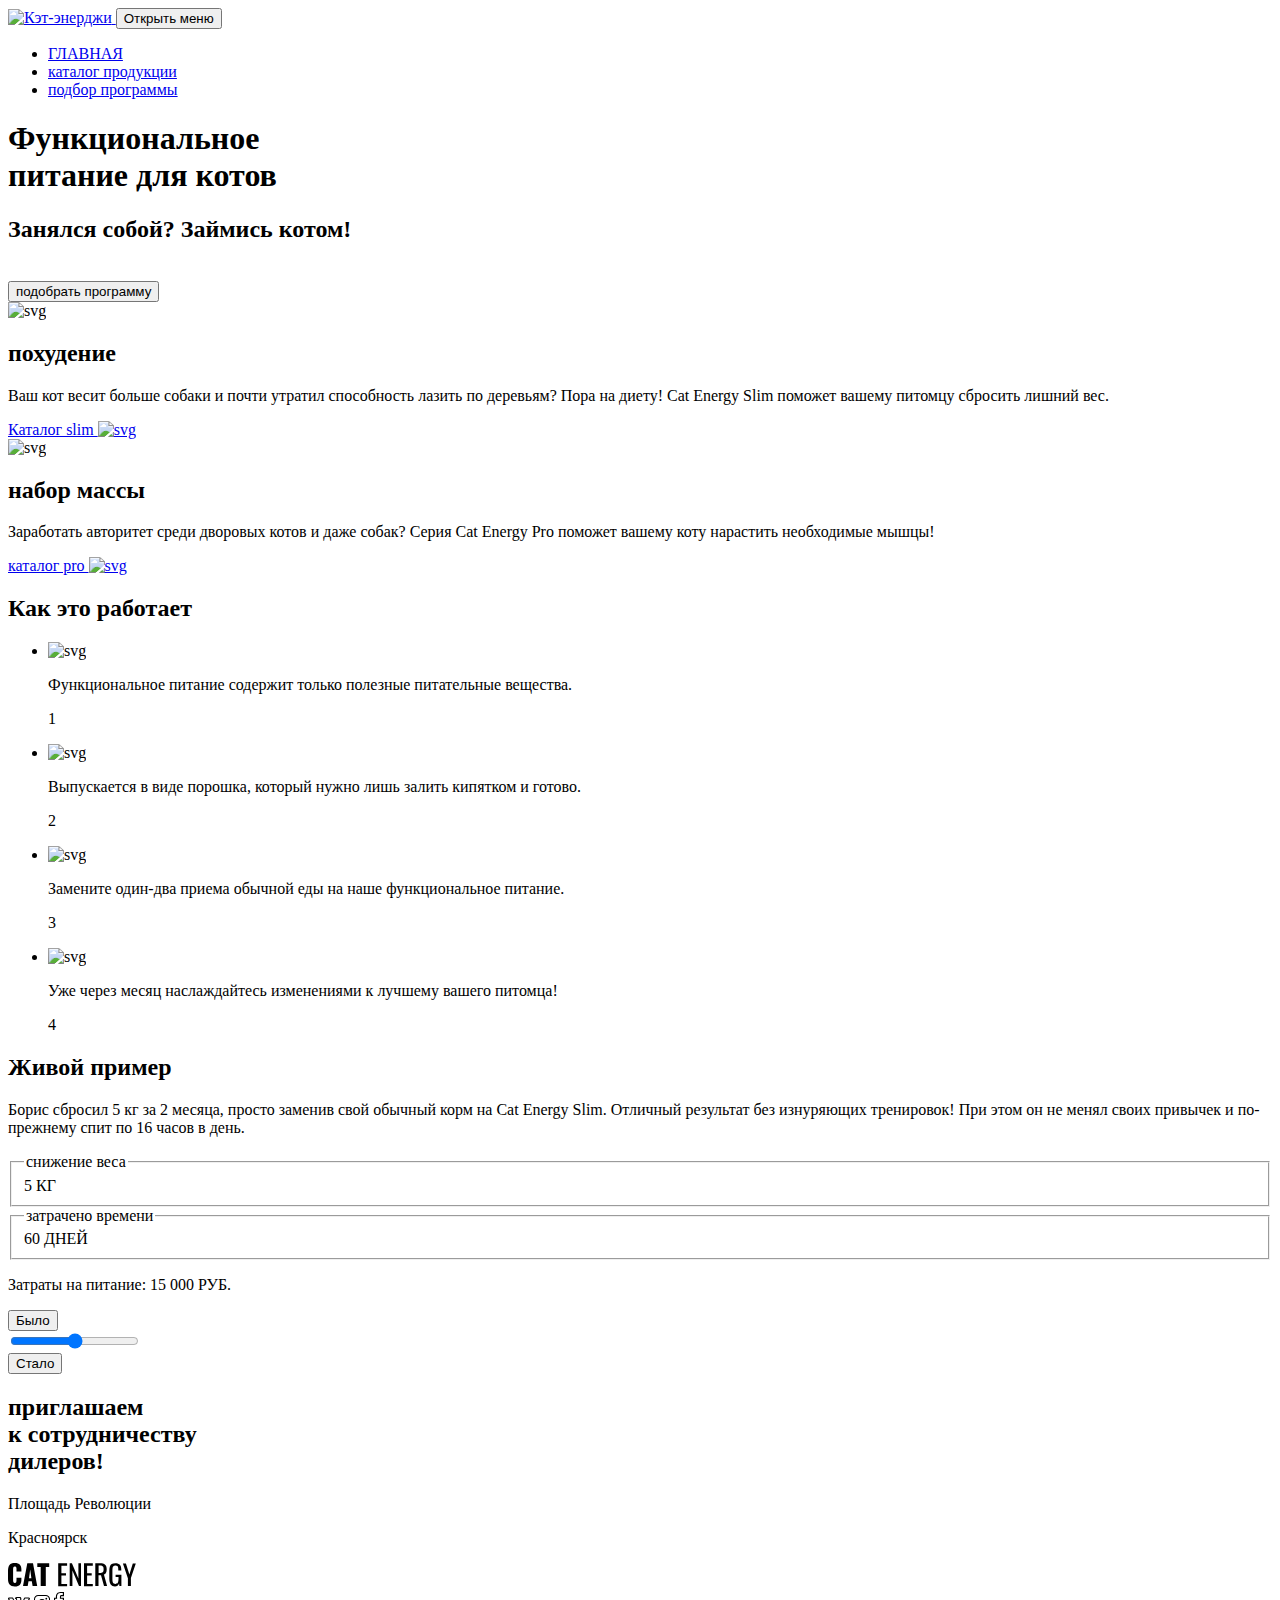
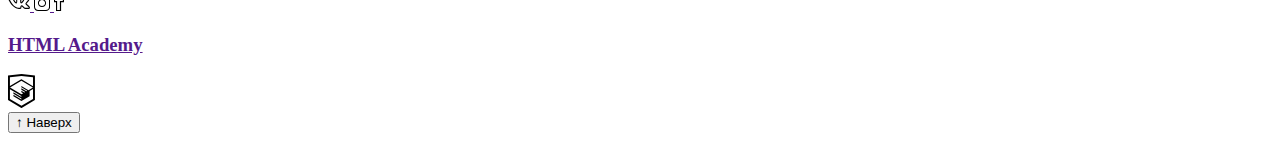
==== commit e0eee3b9: "ver 1" ====
--- a/index.html
+++ b/index.html
@@ -6,8 +6,8 @@
     <title>IndexCatEnergyMobile</title>
     <link rel="preconnect" href="https://fonts.gstatic.com" />
     <link href="https://fonts.googleapis.com/css2?family=Oswald&display=swap" rel="stylesheet" />
-    <link href="CatEnergy/css/normalize.css" rel="stylesheet" />
-    <link href="CatEnergy/css/style.css" rel="stylesheet" />
+    <link href="/CatEnergy/css/normalize.css" rel="stylesheet" />
+    <link href="/CatEnergy/css/style.css" rel="stylesheet" />
   </head>
 
   <body class="page__body">
@@ -15,8 +15,8 @@
       <header class="header">
         <div class="header__container">
           <div class="header__wrapper main-nav--closed">
-            <a class="header__logo" href="/index.html">
-              <img src="/img/logo-mobile.svg" style="width: 227px" alt="Кэт-энерджи" />
+            <a class="header__logo" href="/CatEnergy/index.html">
+              <img src="/CatEnergy/img/logo-mobile.svg" style="width: 227px" alt="Кэт-энерджи" />
             </a>
             <button class="header__toggle" type="button">
               <span class="visually-hidden">Открыть меню </span>
@@ -27,9 +27,9 @@
             <div class="main-nav__wrapper">
               <ul class="main-nav__list site-list">
                 <!-- main-nav__list для позиционир site-list для эл-ов меню-->
-                <li class="site-list__item site-list__item--active"><a href="/CatEnergyMobile.html">ГЛАВНАЯ</a></li>
-                <li class="site-list__item"><a href="/Catalog.html"> каталог продукции</a></li>
-                <li class="site-list__item"><a href="Form.html"> подбор программы </a></li>
+                <li class="site-list__item site-list__item--active"><a href="/CatEnergy/index.html">ГЛАВНАЯ</a></li>
+                <li class="site-list__item"><a href="/CatEnergy/Catalog.html"> каталог продукции</a></li>
+                <li class="site-list__item"><a href="/CatEnergy/Form.html"> подбор программы </a></li>
               </ul>
             </div>
           </nav>
@@ -40,9 +40,9 @@
             <h1 class="promo__title">Функциональное <br />питание для котов</h1>
             <h2 class="promo__text">Занялся собой? Займись котом!</h2>
             <picture>
-              <source media="(min-width: 1300px)" srcset="/img/index-can-desktop@1x.png 1x, /img/index-can-desktop@2x.png 2x" />
-              <source media="(min-width: 768px)" srcset="/img/index-can-tablet@1x.jpg 1x, /img/index-can-tablet@2x.jpg 2x" />
-              <img class="promo__icon" src="/img/index-can-mobile@1x.png" alt="" />
+              <source media="(min-width: 1300px)" srcset="/CatEnergy/img/index-can-desktop@1x.png 1x, /CatEnergy/img/index-can-desktop@2x.png 2x" />
+              <source media="(min-width: 768px)" srcset="/CatEnergy/img/index-can-tablet@1x.jpg 1x, /CatEnergy/img/index-can-tablet@2x.jpg 2x" />
+              <img class="promo__icon" src="/CatEnergy/img/index-can-mobile@1x.png" alt="" />
             </picture>
             <form action="Form.html" method="GET">
               <button class="promo__button button" type="submit">подобрать программу</button>
@@ -57,23 +57,23 @@
             <div class="programm__block">
               <div class="programm__slim">
                 <div class="block__circle"></div>
-                <img class="programm__icon-slim" height="53" width="50" src="/img/icon-cat-slim.svg" alt="svg" />
+                <img class="programm__icon-slim" height="53" width="50" src="/CatEnergy/img/icon-cat-slim.svg" alt="svg" />
               </div>
               <h2 class="programm__title">похудение</h2>
               <p class="programm__text">
                 Ваш кот весит больше собаки и почти утратил способность лазить по деревьям? Пора на диету! Cat Energy Slim поможет
                 вашему питомцу сбросить лишний вес.
               </p>
-              <a class="programm__link" href="/Catalog.html"
+              <a class="programm__link" href="/CatEnergy/Catalog.html"
                 >Каталог slim
-                <img style="height: 19px; width: 32px" src="/img/icon-right-arrow-long.svg" alt="svg" />
+                <img style="height: 19px; width: 32px" src="/CatEnergy/img/icon-right-arrow-long.svg" alt="svg" />
               </a>
             </div>
 
             <div class="programm__block">
               <div class="programm__pro">
                 <div class="block__circle"></div>
-                <img class="programm__icon-pro" height="50" width="67" src="/img/icon-cat-pro.svg" alt="svg" />
+                <img class="programm__icon-pro" height="50" width="67" src="/CatEnergy/img/icon-cat-pro.svg" alt="svg" />
               </div>
               <h2 class="programm__title">набор массы</h2>
               <p class="programm__text">
@@ -81,9 +81,9 @@
                 необходимые мышцы!
               </p>
 
-              <a class="programm__link" href="/Catalog.html"
+              <a class="programm__link" href="/CatEnergy/Catalog.html"
                 >каталог pro
-                <img style="height: 19px; width: 32px" src="/img/icon-right-arrow-long.svg" alt="svg" />
+                <img style="height: 19px; width: 32px" src="/CatEnergy/img/icon-right-arrow-long.svg" alt="svg" />
               </a>
             </div>
           </div>
@@ -94,22 +94,22 @@
           <div class="howItworks__wrapper">
             <ul class="howItworks__list">
               <li class="howItworks__item">
-                <img class="howItworks__icon" src="/img/Group 1.svg" alt="svg" />
+                <img class="howItworks__icon" src="/CatEnergy/img/Group 1.svg" alt="svg" />
                 <p class="howItworks__text">Функциональное питание содержит только полезные питательные вещества.</p>
                 <p class="howItworks__numeral">1</p>
               </li>
               <li class="howItworks__item">
-                <img class="howItworks__icon" src="/img/Group 2.svg" alt="svg" />
+                <img class="howItworks__icon" src="/CatEnergy/img/Group 2.svg" alt="svg" />
                 <p class="howItworks__text">Выпускается в виде порошка, который нужно лишь залить кипятком и готово.</p>
                 <p class="howItworks__numeral">2</p>
               </li>
               <li class="howItworks__item">
-                <img class="howItworks__icon" src="/img/Group 3.svg" alt="svg" />
+                <img class="howItworks__icon" src="/CatEnergy/img/Group 3.svg" alt="svg" />
                 <p class="howItworks__text">Замените один-два приема обычной еды на наше функциональное питание.</p>
                 <p class="howItworks__numeral">3</p>
               </li>
               <li class="howItworks__item">
-                <img class="howItworks__icon" src="/img/Group 4.svg" alt="svg" />
+                <img class="howItworks__icon" src="/CatEnergy/img/Group 4.svg" alt="svg" />
                 <p class="howItworks__text">Уже через месяц наслаждайтесь изменениями к лучшему вашего питомца!</p>
                 <p class="howItworks__numeral">4</p>
               </li>
@@ -281,8 +281,8 @@
         </button>
       </main>
     </div>
-    <script src="/js/MobileMenu.js"></script>
-    <script src="/js/click.js"></script>
-    <script src="/js/onscroll.js"></script>
+    <script src="/CatEnergy/js/MobileMenu.js"></script>
+    <script src="/CatEnergy/js/click.js"></script>
+    <script src="/CatEnergy/js/onscroll.js"></script>
   </body>
 </html>
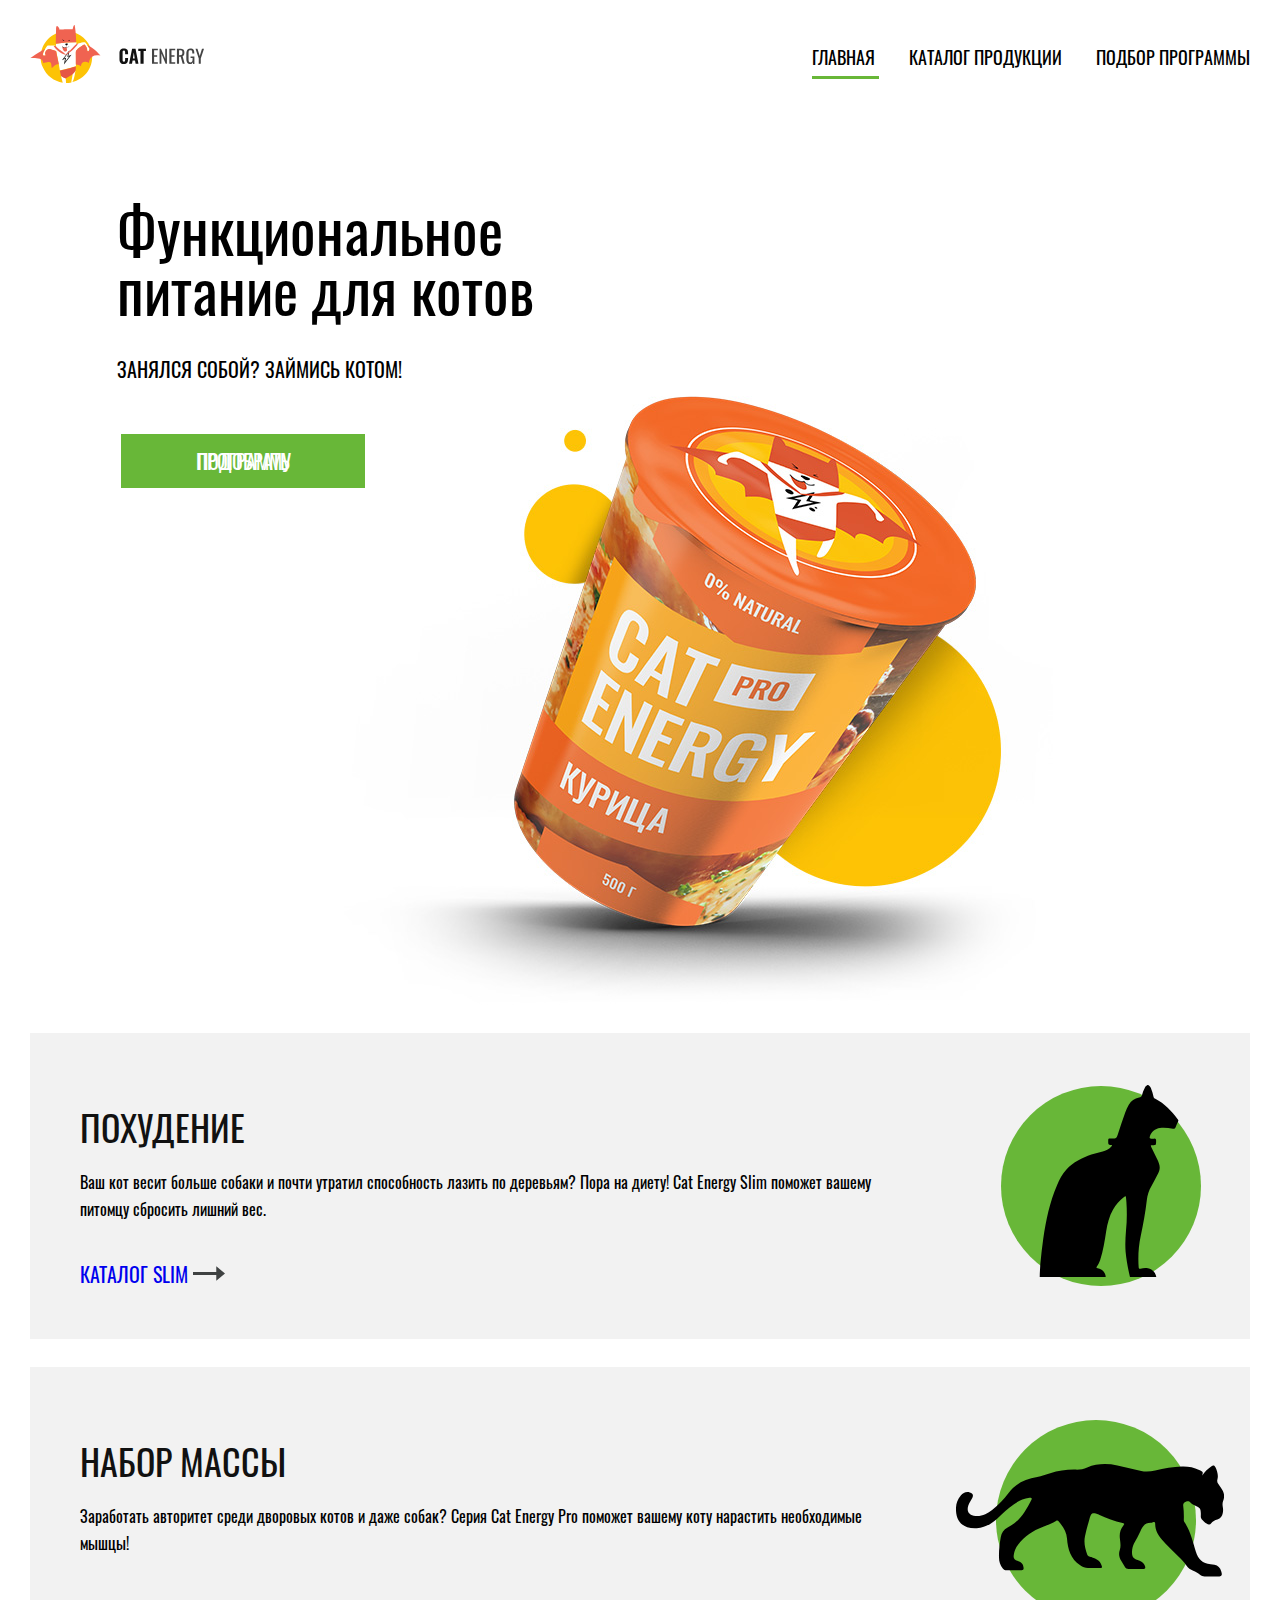
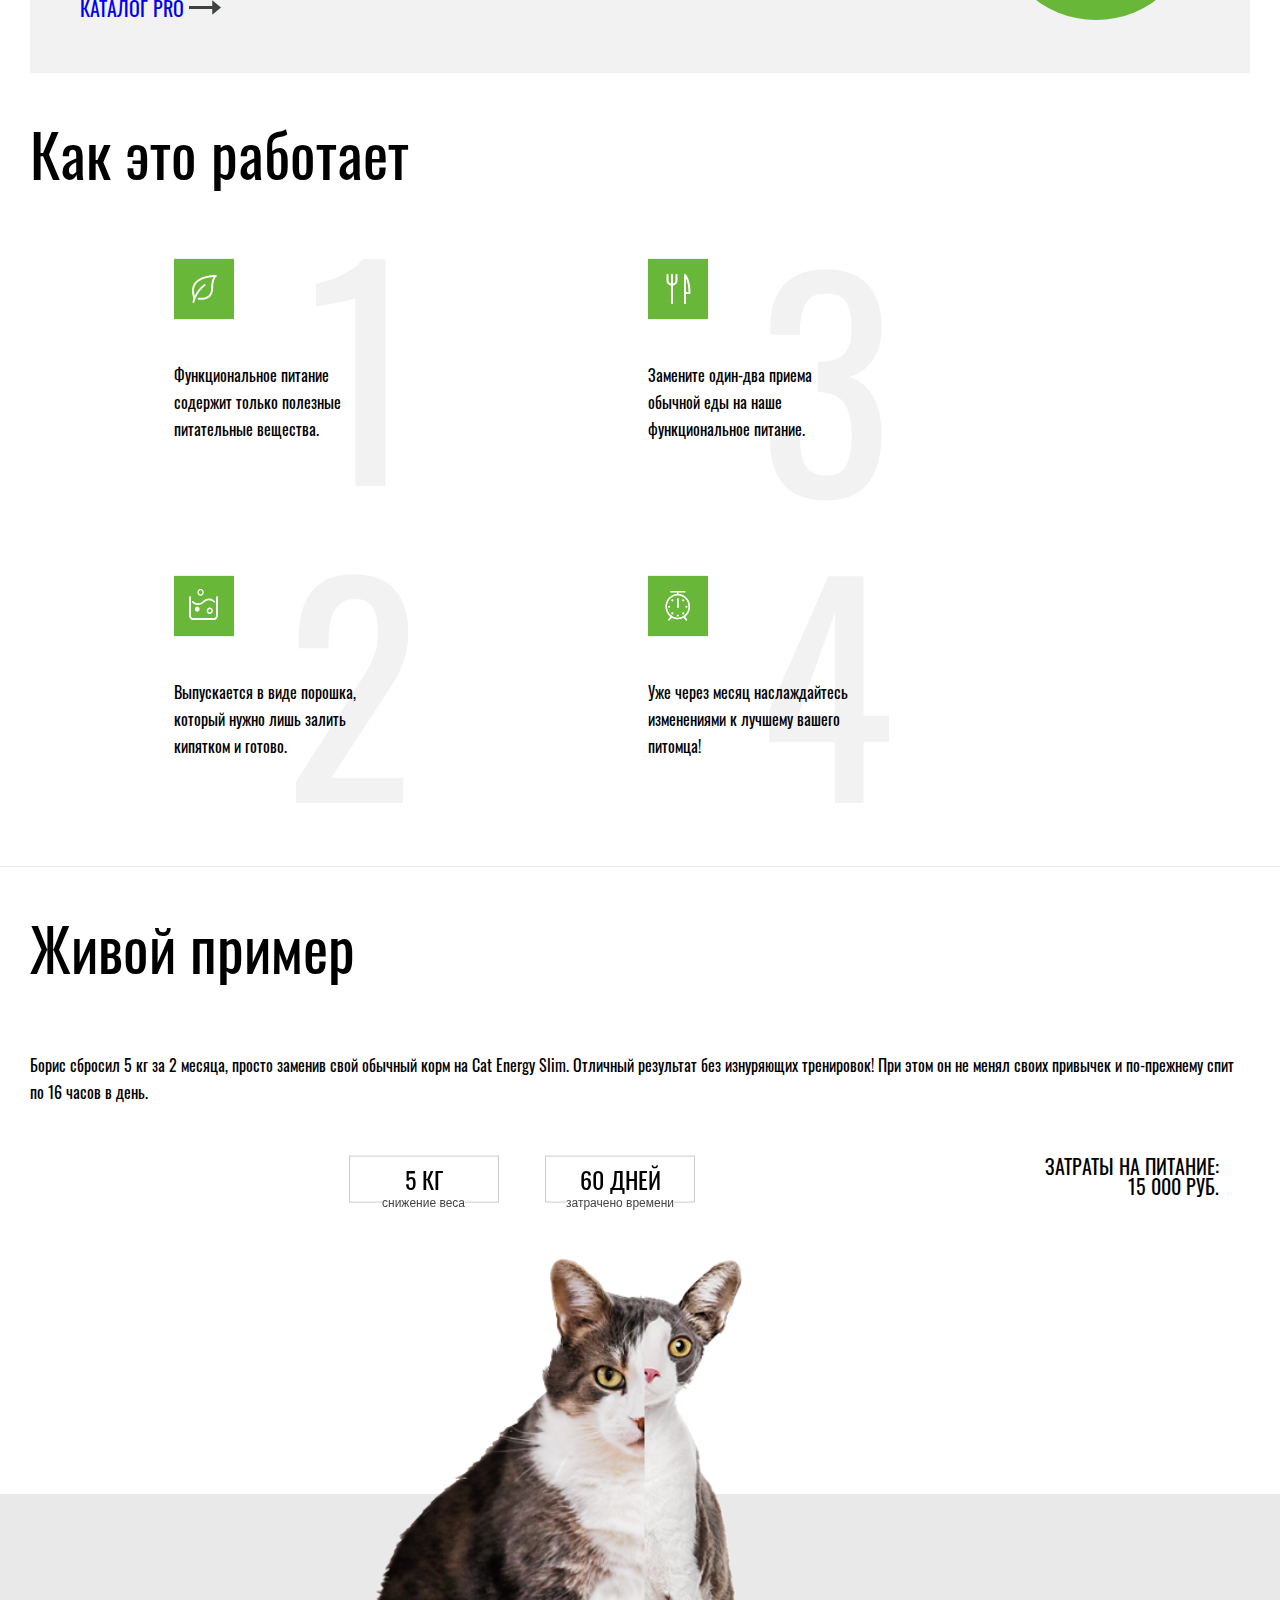
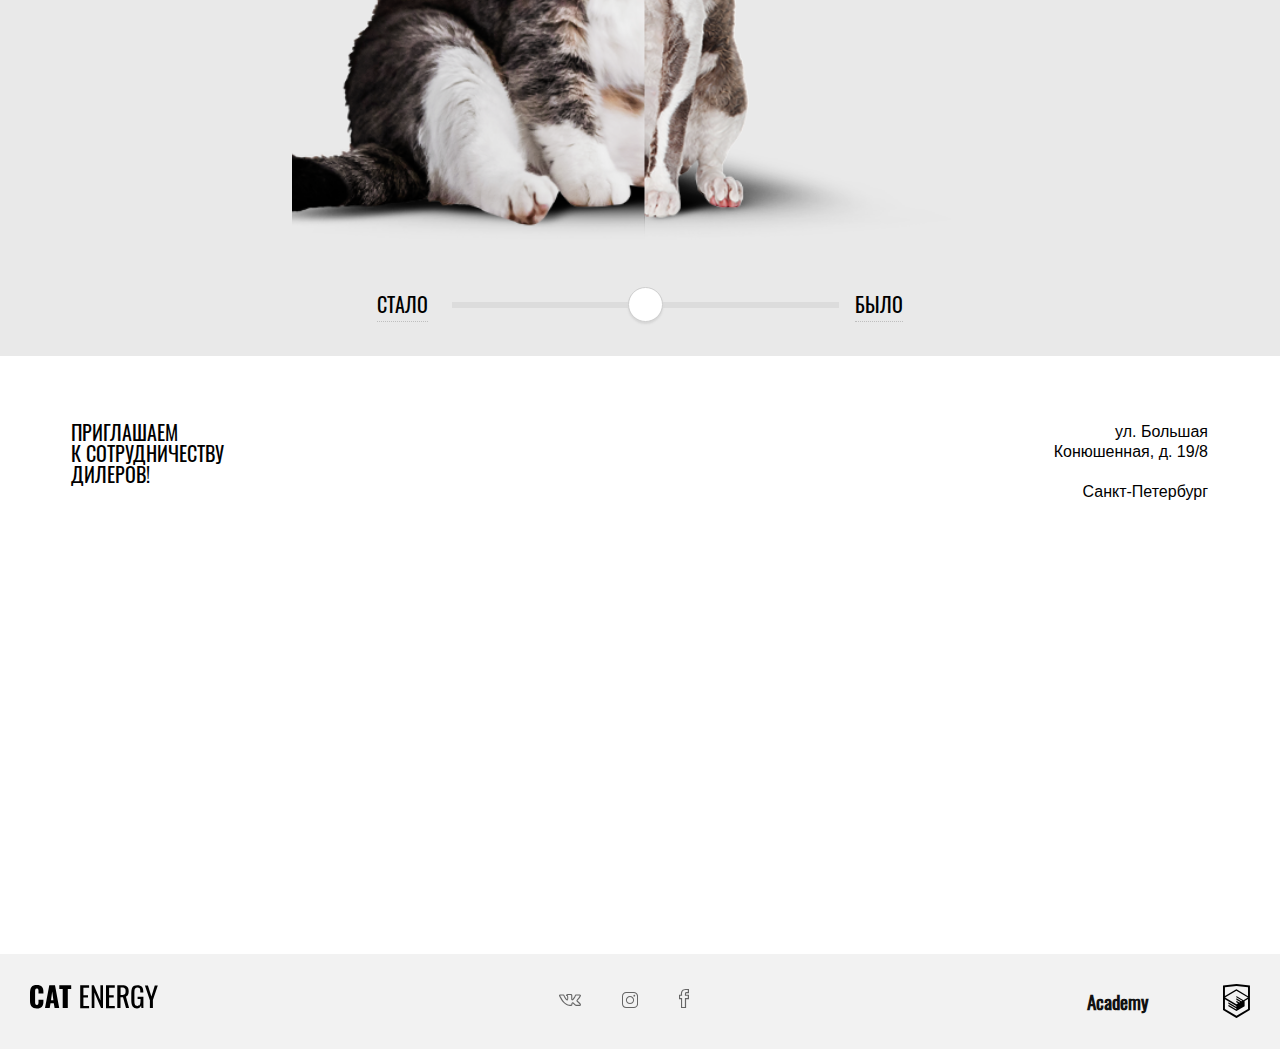
==== commit a095ac13: "edit site" ====
--- a/index.html
+++ b/index.html
@@ -1,23 +1,35 @@
 <!DOCTYPE html>
-<html class="page" lang="ru">
+<html lang="ru">
   <head>
     <meta charset="UTF-8" />
     <meta name="viewport" content="width=device-width, initial-scale=1.0" />
     <title>IndexCatEnergyMobile</title>
     <link rel="preconnect" href="https://fonts.gstatic.com" />
-    <link href="https://fonts.googleapis.com/css2?family=Oswald&display=swap" rel="stylesheet" />
-    <link href="/CatEnergy/css/normalize.css" rel="stylesheet" />
-    <link href="/CatEnergy/css/style.css" rel="stylesheet" />
+    <link href="/css/normalize.css" rel="stylesheet" />
+    <link href="/css/style.css" rel="stylesheet" />
   </head>
 
-  <body class="page__body">
+  <body>
     <div class="wrapper">
       <header class="header">
         <div class="header__container">
           <div class="header__wrapper main-nav--closed">
-            <a class="header__logo" href="/CatEnergy/index.html">
-              <img src="/CatEnergy/img/logo-mobile.svg" style="width: 227px" alt="Кэт-энерджи" />
+            <a class="header__logo header__logo-ico" href="/index.html">
+              <picture>
+                <source media="(min-width: 1300px)" srcset="/img/logo-desktop.svg" />
+                <source media="(min-width: 768px)" srcset="/img/logo-tablet.svg" />
+                <img src="/img/logo1-mobile.svg" alt="Кэт-энерджи" />
+              </picture>
+             <!--  <img src="/img/logo-desktop.svg" style="width: 227px" alt="Кэт-энерджи" /> -->
             </a>
+            <a class="header__logo header__logo-ico2" href="/index.html">
+              <picture>
+                <source media="(max-width: 767px)" srcset="/img/logo2-mobile.svg" />
+                <img src="/img/logo2-mobile.svg" alt="Кэт-энерджи" />
+              </picture>
+             <!--  <img src="/img/logo-desktop.svg" style="width: 227px" alt="Кэт-энерджи" /> -->
+            </a>
+
             <button class="header__toggle" type="button">
               <span class="visually-hidden">Открыть меню </span>
             </button>
@@ -27,22 +39,27 @@
             <div class="main-nav__wrapper">
               <ul class="main-nav__list site-list">
                 <!-- main-nav__list для позиционир site-list для эл-ов меню-->
-                <li class="site-list__item site-list__item--active"><a href="/CatEnergy/index.html">ГЛАВНАЯ</a></li>
-                <li class="site-list__item"><a href="/CatEnergy/Catalog.html"> каталог продукции</a></li>
-                <li class="site-list__item"><a href="/CatEnergy/Form.html"> подбор программы </a></li>
+                <li class="site-list__item site-list__item--active"><a href="/index.html">ГЛАВНАЯ</a></li>
+                <li class="site-list__item"><a href="/Catalog.html"> каталог продукции</a></li>
+                <li class="site-list__item"><a href="Form.html"> подбор программы </a></li>
               </ul>
             </div>
           </nav>
         </div>
 
         <section class="promo">
+         <!--  <div class="promo__img">
+            <div class="promo__picture"></div>
+          </div> -->
+
           <div class="promo__container">
+            <div class="promo__img"></div>
             <h1 class="promo__title">Функциональное <br />питание для котов</h1>
             <h2 class="promo__text">Занялся собой? Займись котом!</h2>
             <picture>
-              <source media="(min-width: 1300px)" srcset="/CatEnergy/img/index-can-desktop@1x.png 1x, /CatEnergy/img/index-can-desktop@2x.png 2x" />
-              <source media="(min-width: 768px)" srcset="/CatEnergy/img/index-can-tablet@1x.jpg 1x, /CatEnergy/img/index-can-tablet@2x.jpg 2x" />
-              <img class="promo__icon" src="/CatEnergy/img/index-can-mobile@1x.png" alt="" />
+              <source media="(min-width: 1300px)" srcset="/img/index-can-desktop@1x.png 1x, /img/index-can-desktop@2x.png 2x" />
+              <source media="(min-width: 768px)" srcset="/img/index-can-tablet@1x.jpg 1x, /img/index-can-tablet@2x.jpg 2x" />
+              <img class="promo__icon" src="/img/index-can-mobile@1x.png" alt="" />
             </picture>
             <form action="Form.html" method="GET">
               <button class="promo__button button" type="submit">подобрать программу</button>
@@ -57,59 +74,60 @@
             <div class="programm__block">
               <div class="programm__slim">
                 <div class="block__circle"></div>
-                <img class="programm__icon-slim" height="53" width="50" src="/CatEnergy/img/icon-cat-slim.svg" alt="svg" />
+                <img class="programm__icon-slim" height="53" width="50" src="/img/icon-cat-slim.svg" alt="svg" />
               </div>
               <h2 class="programm__title">похудение</h2>
               <p class="programm__text">
-                Ваш кот весит больше собаки и почти утратил способность лазить по деревьям? Пора на диету! Cat Energy Slim поможет
-                вашему питомцу сбросить лишний вес.
+                Ваш кот весит больше собаки и почти утратил способность лазить по деревьям? Пора на диету! Cat Energy Slim поможет вашему
+                питомцу сбросить лишний вес.
               </p>
-              <a class="programm__link" href="/CatEnergy/Catalog.html"
+              <a class="programm__link" href="/Catalog.html"
                 >Каталог slim
-                <img style="height: 19px; width: 32px" src="/CatEnergy/img/icon-right-arrow-long.svg" alt="svg" />
+                <img style="height: 19px; width: 32px" src="/img/icon-right-arrow-long.svg" alt="svg" />
               </a>
             </div>
 
             <div class="programm__block">
               <div class="programm__pro">
                 <div class="block__circle"></div>
-                <img class="programm__icon-pro" height="50" width="67" src="/CatEnergy/img/icon-cat-pro.svg" alt="svg" />
+                <img class="programm__icon-pro" height="50" width="67" src="/img/icon-cat-pro.svg" alt="svg" />
               </div>
               <h2 class="programm__title">набор массы</h2>
               <p class="programm__text">
-                Заработать авторитет среди дворовых котов и даже собак? Серия Cat Energy Pro поможет вашему коту нарастить
-                необходимые мышцы!
+                Заработать авторитет среди дворовых котов и даже собак? Серия Cat Energy Pro поможет вашему коту нарастить необходимые
+                мышцы!
               </p>
 
-              <a class="programm__link" href="/CatEnergy/Catalog.html"
+              <a class="programm__link" href="/Catalog.html"
                 >каталог pro
-                <img style="height: 19px; width: 32px" src="/CatEnergy/img/icon-right-arrow-long.svg" alt="svg" />
+                <img style="height: 19px; width: 32px" src="/img/icon-right-arrow-long.svg" alt="svg" />
               </a>
             </div>
           </div>
         </section>
 
         <section class="howItworks">
-          <h2 class="howItworks__title">Как это работает</h2>
           <div class="howItworks__wrapper">
+            <h2 class="howItworks__title">Как это работает</h2>
+
             <ul class="howItworks__list">
               <li class="howItworks__item">
-                <img class="howItworks__icon" src="/CatEnergy/img/Group 1.svg" alt="svg" />
+                <img class="howItworks__icon" src="/img/Group 1.svg" alt="svg" />
                 <p class="howItworks__text">Функциональное питание содержит только полезные питательные вещества.</p>
                 <p class="howItworks__numeral">1</p>
               </li>
               <li class="howItworks__item">
-                <img class="howItworks__icon" src="/CatEnergy/img/Group 2.svg" alt="svg" />
+                <img class="howItworks__icon" src="/img/Group 2.svg" alt="svg" />
                 <p class="howItworks__text">Выпускается в виде порошка, который нужно лишь залить кипятком и готово.</p>
                 <p class="howItworks__numeral">2</p>
               </li>
               <li class="howItworks__item">
-                <img class="howItworks__icon" src="/CatEnergy/img/Group 3.svg" alt="svg" />
+                <img class="howItworks__icon" src="/img/Group 3.svg" alt="svg" />
                 <p class="howItworks__text">Замените один-два приема обычной еды на наше функциональное питание.</p>
                 <p class="howItworks__numeral">3</p>
               </li>
               <li class="howItworks__item">
-                <img class="howItworks__icon" src="/CatEnergy/img/Group 4.svg" alt="svg" />
+                <img class="howItworks__icon" src="/img/Group 4.svg" alt="svg" />
                 <p class="howItworks__text">Уже через месяц наслаждайтесь изменениями к лучшему вашего питомца!</p>
                 <p class="howItworks__numeral">4</p>
               </li>
@@ -118,13 +136,13 @@
         </section>
 
         <section class="liveExample">
-          <div class="liveExample__cotainer">
+          <!-- <div class="liveExample__cotainer"> -->
             <div class="liveExample__block">
               <div class="liveExample__wrapper">
                 <h2 class="liveExample__title">Живой пример</h2>
                 <p class="liveExample__text">
-                  Борис сбросил 5 кг за 2 месяца, просто заменив свой обычный корм на Cat Energy Slim. Отличный результат без
-                  изнуряющих тренировок! При этом он не менял своих привычек и по-прежнему спит по 16 часов в день.
+                  Борис сбросил 5 кг за 2 месяца, просто заменив свой обычный корм на Cat Energy Slim. Отличный результат без изнуряющих
+                  тренировок! При этом он не менял своих привычек и по-прежнему спит по 16 часов в день.
                 </p>
                 <div class="liveExample__fieldset-container">
                   <div class="liveExample__fieldset-left">
@@ -144,26 +162,26 @@
                     </fieldset>
                   </div>
                 </div>
-                <p class="liveExample__expenses"><span>Затраты на питание:</span> <span>15 000 РУБ.</span></p>
+                <div class="liveExample__expenses"><span>Затраты на питание:</span> <span>15 000 РУБ.</span></div>
               </div>
 
               <div class="slider">
                 <div class="slider__wrapper">
-                  <div class="slider__image image--before" style="width: 50%"></div>
-                  <div class="slider__image image--after" style="width: 50%"></div>
+                  <div class="slider__image image-before" style="width: 50%"></div>
+                  <div class="slider__image image-after" style="width: 50%"></div>
                 </div>
                 <div class="slider__box">
-                  <button class="slider__button button--before" type="button">Было</button>
+                  <button class="slider__button button-before" type="button">Стало</button>
                   <div class="slider__progress">
                     <input class="demo__range" type="range" min="0" max="100" value="50" />
                     <div class="slider__range"></div>
                   </div>
-                  <button class="slider__button button--after" type="button">Стало</button>
+                  <button class="slider__button button-after" type="button">Было</button>
                 </div>
               </div>
             </div>
             <div class="slider__background"></div>
-          </div>
+        <!--   </div> -->
         </section>
 
         <section class="invitation">
@@ -175,18 +193,15 @@
                 дилеров!
               </h2>
               <div class="invitation__text-div">
-                <p>Площадь Революции</p>
-                <p class="invitation__text">Красноярск</p>
+                <p>ул. Большая  </p>
+                <p class="invitation__text">Конюшенная, д. 19/8</p>
+                <p>Санкт-Петербург</p>
               </div>
             </div>
             <div class="invitation__map">
-              <script
-                type="text/javascript"
-                charset="utf-8"
-                async
-                src="https://api-maps.yandex.ru/services/constructor/1.0/js/?um=constructor%3Ab0a349c4994f0e82fb17acd6bb06b15311f170073b7b817bfe350fb72b6ad348&amp;width=100%25&amp;height=400&amp;lang=ru_RU&amp;scroll=true"
-              ></script>
-              <!--  <img class="invitation__map" src="/img/bg-map-desktop@1x.png" alt="" /> -->
+              <script src="https://api-maps.yandex.ru/2.0/?load=package.full&lang=ru-RU" type="text/javascript"></script>
+              <div id="map"></div>
+
             </div>
           </div>
         </section>
@@ -200,9 +215,7 @@
                     <path
                       d="M1.6,21.5c-1-1.3-1.6-3.2-1.6-5.6V7.6c0-2.5,0.5-4.4,1.5-5.7C2.6,0.6,4.3,0,6.8,0c2.4,0,4.1,0.6,5.1,1.7		c1,1.1,1.5,2.8,1.5,4.9v2H8.5V6.3c0-0.9-0.1-1.6-0.3-2S7.6,3.5,6.8,3.5c-0.7,0-1.2,0.2-1.4,0.7S5.1,5.5,5.1,6.4v10.7		c0,0.9,0.1,1.6,0.4,2.1c0.2,0.5,0.7,0.7,1.4,0.7c0.7,0,1.1-0.2,1.3-0.7c0.2-0.5,0.3-1.2,0.3-2.1v-2.4h4.9v2c0,2.1-0.5,3.8-1.5,5		c-1,1.2-2.7,1.8-5.1,1.8C4.4,23.4,2.6,22.8,1.6,21.5z"
                     ></path>
-                    <path
-                      d="M19.3,0.3h5.7l4.2,22.8h-4.6l-0.8-4.8h-3.3l-0.8,4.8H15L19.3,0.3z M23.4,15.3l-1.2-8.9L21,15.3H23.4z"
-                    ></path>
+                    <path d="M19.3,0.3h5.7l4.2,22.8h-4.6l-0.8-4.8h-3.3l-0.8,4.8H15L19.3,0.3z M23.4,15.3l-1.2-8.9L21,15.3H23.4z"></path>
                     <path d="M32.7,4.1h-3.4V0.3h11.9v3.7h-3.4v19.1h-5.1V4.1z"></path>
                     <path d="M50.3,0.3h8.8v2.4h-5.7v7.5h4.6v2.3h-4.6v8.4h5.7v2.3h-8.9V0.3z"></path>
                     <path d="M61.7,0.3h2.2l6.5,15.1V0.3h2.6v22.8h-2L64.4,7.5v15.6h-2.7V0.3z"></path>
@@ -265,7 +278,7 @@
             </div>
             <div class="footer__develop">
               <a class="develop__link" href="">
-                <h3 class="develop__title">HTML Academy</h3>
+                <h3 class="develop__title">Academy</h3>
                 <svg class="develop__logo" width="27" height="34">
                   <path
                     d="M13.62,0.017L13.472,0L0,1.412v24.661l13.472,8.017l13.43-7.99l0.042-0.026V1.412L13.62,0.017z M25.019,12.127L13.495,5.334 l-0.001-0.104L13.407,5.28l-0.088-0.056v0.109L1.925,12.118V3.147l11.547-1.212l11.547,1.212V12.127z M13.405,6.787L24.923,13.5 l-4.479,2.64l-7.093-4.221l-0.013,1.415l5.904,3.513l-0.86,0.507l-5.031-2.992l-0.013,1.415l3.827,2.275l-0.782,0.523l-3.032-1.787 l-0.013,1.413l1.852,1.091l-1.8,1.081L2.034,13.622L13.405,6.787z M1.925,15.127l11.411,6.791l0.015,1.044l-7.941-4.728L5.395,19.65 l7.979,4.796l0.017,1.076l-7.972-4.741l-0.013,1.415l8.021,4.821l0.045,0.026l8.143-4.872v-1.268l-0.011-0.148v-3.761l3.415-2.036 v10.02L13.472,31.85L1.925,24.979V15.127z"
@@ -275,14 +288,16 @@
             </div>
           </div>
         </footer>
-        <button class="up-button" type="button">
-          ↑
-          <span class="visually-hidden">Наверх</span>
-        </button>
       </main>
+      <button class="up-button" type="button">
+        ↑
+        <span class="visually-hidden">Наверх</span>
+      </button>
     </div>
-    <script src="/CatEnergy/js/MobileMenu.js"></script>
-    <script src="/CatEnergy/js/click.js"></script>
-    <script src="/CatEnergy/js/onscroll.js"></script>
+    <script src="/js/MobileMenu.js"></script>
+    <script src="/js/click.js"></script>
+    <script src="/js/onscroll.js"></script>
+    <!-- <script src="/js/icon_customImage.js" type="text/javascript"></script> -->
+    <script src="/js/ymap.js" type="text/javascript"></script>
   </body>
 </html>
--- a/css/style.css
+++ b/css/style.css
@@ -0,0 +1,2 @@
+@font-face{font-family:"Oswald";font-style:normal;font-weight:400;src:local(""),url("../fonts/oswald-v36-latin_cyrillic-regular.woff2") format("woff2"),url("../fonts/oswald-v36-latin_cyrillic-regular.woff") format("woff")}html{-webkit-box-sizing:border-box;box-sizing:border-box}*,*::after,*::before{-webkit-box-sizing:border-box;box-sizing:border-box}body{height:100vh;font-family:"Oswald";font-style:normal;font-weight:normal;font-size:16px;line-height:27px;color:#000000;background-color:#ffffff}img{max-width:100%;height:auto}:active,:hover,:focus{outline:0;outline-offset:0}@-webkit-keyframes bounce{0%{-webkit-transform:translateY(-50px);transform:translateY(-50px)}}@keyframes bounce{0%{-webkit-transform:translateY(-50px);transform:translateY(-50px)}}.visually-hidden{position:absolute;width:1px;height:1px;margin:-1px;border:0;padding:0;white-space:nowrap;-webkit-clip-path:inset(100%);clip-path:inset(100%);clip:rect(0 0 0 0);overflow:hidden}.button{padding:14px 26px;height:54px;color:#ffffff;background:#68b738;border:none;font-style:normal;font-weight:normal;font-size:20px;line-height:0px;text-transform:uppercase;cursor:pointer}.button:hover{background:#5eaa2f}.button:active{color:rgba(255,255,255,0.3)}.up-button{position:fixed;z-index:2;padding:0;bottom:75px;right:25px;width:64px;height:64px;font-size:36px;font-weight:bold;text-align:center;vertical-align:middle;border:5px solid;border-radius:50%;display:none;cursor:pointer;background-color:rgba(255,255,255,0.8);border-color:#473c8d}.up-button:hover{color:rgba(71,60,141,0.8);background-color:rgba(255,255,255,0.5);border-color:rgba(71,60,141,0.8)}.shown{display:inline-block}.wrapper{margin:0 auto;max-width:1440px;position:relative;min-width:300px;color:#000000}@media (min-width: 1300px){.header{margin:0 auto;background-image:url("/img/index-background-desktop@1x.jpg");background-repeat:no-repeat;background-position:right;background-size:contain;background-size:720px 100%}}.header__container{display:-webkit-box;display:-ms-flexbox;display:flex;-ms-flex-wrap:nowrap;flex-wrap:nowrap;-webkit-box-pack:justify;-ms-flex-pack:justify;justify-content:space-between}@media (max-width: 767px){.header__container{display:block;border-bottom:1px solid #e6e6e6;-webkit-box-align:center;-ms-flex-align:center;align-items:center}}@media (min-width: 768px){.header__container{margin-top:25px}}@media (min-width: 1300px){.header__container{margin:0 110px}}.header__wrapper{width:100%;height:65px;position:relative;display:-webkit-box;display:-ms-flexbox;display:flex}@media (max-width: 767px){.header__wrapper{-webkit-box-align:center;-ms-flex-align:center;align-items:center;padding-left:20px;height:65px}}@media (min-width: 768px){.header__wrapper{padding-left:30px;height:54px}}@media (min-width: 1300px){.header__wrapper{padding-left:0px;margin-top:50px}}@media (min-width: 768px){.header__logo-ico{width:174px;height:52px}}@media (min-width: 1300px){.header__logo-ico{width:202px;height:60px}}@media (max-width: 767px){.header__logo-ico{width:34px;height:38px;margin-right:auto}}.header__logo-ico2{display:none}@media (max-width: 767px){.header__logo-ico2{display:block;width:101px;height:18px;margin-right:43%}}.header__logo img:hover{opacity:0.8}.header__logo img:active{opacity:0.6}.header__toggle{position:absolute;top:50%;margin-top:-25px;right:0;width:70px;height:50px;background-color:#ffffff;opacity:0.7;cursor:pointer;border:none}.header__toggle:hover,.header__toggle:active{background-color:rgba(246,246,246,0.808)}@media (min-width: 768px){.header__toggle{display:none}}.main-nav--closed .header__toggle::before{content:"";position:absolute;top:17px;right:15px;width:36px;height:2px;background-color:#000000;-webkit-box-shadow:0 8px 0 0 #000,0 16px 0 0 #000;box-shadow:0 8px 0 0 #000,0 16px 0 0 #000}.main-nav--closed .header__toggle:active::before{background-color:rgba(0,0,0,0.3);-webkit-box-shadow:0 8px 0 0 rgba(0,0,0,0.3),0 16px 0 0 rgba(0,0,0,0.3);box-shadow:0 8px 0 0 rgba(0,0,0,0.3),0 16px 0 0 rgba(0,0,0,0.3)}.main-nav--opened .header__toggle{top:50%;margin-top:-25px;right:0}.main-nav--opened .header__toggle::before,.main-nav--opened .header__toggle::after{content:"";position:absolute;top:24px;left:18px;width:36px;height:2px;background-color:#000000}.main-nav--opened .header__toggle::before{-webkit-transform:rotate(45deg);transform:rotate(45deg)}.main-nav--opened .header__toggle::after{-webkit-transform:rotate(-45deg);transform:rotate(-45deg)}.main-nav--opened .header__toggle:hover,.main-nav--opened .header__toggle:active{background-color:rgba(246,246,246,0.808)}.main-nav--opened .header__toggle:active::before,.main-nav--opened .header__toggle:active::after{background-color:rgba(0,0,0,0.3)}.main-nav{height:auto;opacity:1;-webkit-transition:height 0.5s, opacity 0.2s;transition:height 0.5s, opacity 0.2s}@media (max-width: 767px){.main-nav{visibility:hidden;height:0;opacity:0;-webkit-transition:height 0.5s, opacity 0.2s;transition:height 0.5s, opacity 0.2s;cursor:none}}@media (min-width: 768px){.main-nav{margin-right:30px}}@media (min-width: 1300px){.main-nav{margin-top:50px}}.mobile-menu--show{display:-webkit-box;display:-ms-flexbox;display:flex;visibility:visible;-webkit-transition:height 0.5s, opacity 1s;transition:height 0.5s, opacity 1s;height:194px;opacity:1}.mobile-menu--show a:hover{opacity:0.7}.main-nav__wrapper{width:100%}.main-nav__list{margin:0;padding:0;list-style:none;width:100%;-webkit-box-pack:justify;-ms-flex-pack:justify;justify-content:space-between}@media (min-width: 768px){.main-nav__list{display:-webkit-box;display:-ms-flexbox;display:flex}}@media (min-width: 768px){.site-list{display:-webkit-box;display:-ms-flexbox;display:flex}}.site-list a{position:relative;display:-webkit-box;display:-ms-flexbox;display:flex;height:66px;-webkit-box-pack:center;-ms-flex-pack:center;justify-content:center;-webkit-box-align:center;-ms-flex-align:center;align-items:center;font-weight:500;font-size:20px;line-height:20px;color:#000000;text-align:center;text-transform:uppercase;text-decoration:none;white-space:nowrap;border-top:1px solid #e6e6e6;margin:-1px 0;-webkit-transition:border-top 1px solid #e6e6e6 15s;transition:border-top 1px solid #e6e6e6 15s}@media (min-width: 768px){.site-list a{border-top:none;border-bottom:none;height:66px;padding:12px 34px 12px 0;font-family:Oswald;font-style:normal;font-weight:normal;font-size:18px;line-height:24px}}@media (min-width: 1300px){.site-list a{height:66px;padding:12px 21px;color:#ffffff;font-style:normal;font-weight:normal;font-size:20px;line-height:30px}}@media (min-width: 768px){.site-list__item:hover{opacity:0.7}.site-list__item:last-child{margin-right:0}.site-list__item:last-child a{padding-right:0}.site-list__item--active{position:relative}.site-list__item--active:hover{opacity:0.6}.site-list__item--active::after{content:"";border-bottom:3px solid #68b738;position:absolute;right:30px;bottom:10px;left:0px}}@media (min-width: 1300px){.site-list__item{margin-right:0}.site-list__item--active:hover{opacity:0.8}.site-list__item--active::after{border-bottom:3px solid #ffffff;right:20px;left:22px}}.promo{margin-bottom:20px}.promo__container{position:relative}@media (max-width: 520px){.promo__container .promo__img{z-index:-1;position:absolute;top:-136px;left:0;background-image:url("/img/index-background-mobile@1x.jpg");background-repeat:no-repeat;background-position:center top;height:305px;width:100%;background-size:contain;background-size:100% 305px}}@media (min-width: 768px){.promo__container{margin:0 auto;margin-left:117px}}@media (min-width: 1300px){.promo__container{margin-left:190px;margin-bottom:82px;min-height:552px}}@media (max-width: 767px){.promo__container{text-align:center}.promo__container form{padding:0 20px}}@media (max-width: 520px){.promo__container{margin-top:135px;text-align:center}}@media (max-width: 767px){.promo__icon{position:static;display:block;top:11%;left:36%;margin:auto}}@media (min-width: 768px){.promo__icon{display:block;margin:0 auto}}@media (min-width: 1300px){.promo__icon{position:absolute;min-width:552px;z-index:1;top:-15%;left:36%;width:597px}}@media (max-width: 767px){.promo__title{font-size:36px;line-height:36px;font-style:normal;font-weight:normal;color:black}}@media (max-width: 520px){.promo__title{position:absolute;top:50%;left:50%;margin-left:-124px;margin-top:-280px;color:#ffffff}}@media (min-width: 768px){.promo__title{position:static;font-style:normal;font-weight:normal;font-size:60px;line-height:60px;margin-top:110px;color:black}}.promo__text{font-style:normal;font-weight:normal;font-size:20px;line-height:20px;text-transform:uppercase}@media (max-width: 767px){.promo__text{margin:25px 0;margin-bottom:5px;font-style:normal;font-weight:normal;font-size:14px;line-height:14px;text-transform:uppercase;color:black;position:static}}@media (max-width: 520px){.promo__text{position:absolute;top:50%;left:50%;margin-left:-99px;margin-top:-180px;color:#ffffff}}.promo__button{width:100%}@media (min-width: 768px){.promo__button{width:244px;position:absolute;top:235px;left:4px}}@media (max-width: 767px){.promo__button{height:40px}}@media (min-width: 1300px){.programm__wrapper{width:auto;display:-webkit-box;display:-ms-flexbox;display:flex;-webkit-box-pack:justify;-ms-flex-pack:justify;justify-content:space-between;margin:0 110px}}.programm__block{padding:21px 33px 18px 20px;margin:20px 20px 0 20px;display:-webkit-box;display:-ms-flexbox;display:flex;-ms-flex-wrap:wrap;flex-wrap:wrap;-webkit-box-orient:horizontal;-webkit-box-direction:normal;-ms-flex-direction:row;flex-direction:row;-webkit-box-align:center;-ms-flex-align:center;align-items:center;background-color:#f2f2f2;position:relative}@media (min-width: 768px){.programm__block{display:block;position:relative;height:100%;padding:75px 60px 50px 50px;margin:28px 30px 0 30px}}@media (min-width: 1300px){.programm__block{display:-webkit-box;display:-ms-flexbox;display:flex;-webkit-box-pack:justify;-ms-flex-pack:justify;justify-content:space-between;-ms-flex-wrap:wrap;flex-wrap:wrap;-webkit-box-orient:horizontal;-webkit-box-direction:normal;-ms-flex-direction:row;flex-direction:row;width:47%;margin:0;padding:41px 51px 55px 52px}}.programm__pro,.programm__slim{text-align:center;width:53px;height:53px;display:-webkit-box;display:-ms-flexbox;display:flex}@media (min-width: 768px){.programm__slim{width:202px;height:202px;position:absolute;top:0;right:-14px;bottom:0;left:0;margin:auto;margin-right:62px}.programm__pro{width:268px;height:200px;position:absolute;top:0;right:-42px;bottom:0;left:0;margin:auto;margin-right:62px}}@media (min-width: 1300px){.programm__slim{-webkit-box-ordinal-group:inherit;-ms-flex-order:inherit;order:inherit;position:relative;top:0;left:0;width:100px;height:100px;margin:0}.programm__pro{-webkit-box-ordinal-group:inherit;-ms-flex-order:inherit;order:inherit;position:relative;top:0;left:-16px;width:134px;height:100px;margin:0}}.programm__icon-slim{position:absolute;width:67px;height:50px;left:10px}@media (min-width: 768px){.programm__icon-slim{position:absolute;width:140px;height:192px;left:39px}}@media (min-width: 1300px){.programm__icon-slim{position:absolute;width:70px;height:97px;left:18px}}.programm__icon-pro{position:absolute;width:70px;height:50px;left:10px}@media (min-width: 768px){.programm__icon-pro{position:absolute;width:268px;height:200px;left:-6px}}@media (min-width: 1300px){.programm__icon-pro{position:absolute;width:134px;height:100px;left:-6px}}.block__circle{display:inline-block;width:50px;height:50px;text-align:center;border-radius:100%;background-color:#68b738}@media (min-width: 768px){.block__circle{width:200px;height:200px;margin:auto}}@media (min-width: 1300px){.block__circle{width:100px;height:100px}}.programm__title{margin-left:20px;font-style:normal;font-weight:normal;font-size:24px;line-height:37px;text-transform:uppercase;color:#111}@media (min-width: 768px){.programm__title{margin:0;font-size:36px;line-height:37px;font-weight:400;text-transform:uppercase}}@media (min-width: 1300px){.programm__title{width:calc(100% - 162px);margin:0}}@media (max-width: 767px){.programm__text{border-bottom:1px solid #d9d9d9;width:100%;padding-bottom:21px;margin-top:17px;margin-bottom:0;margin:0}}@media (min-width: 768px){.programm__text{width:calc(100% - 295px);margin-top:24px}}@media (min-width: 1300px){.programm__text{width:100%;min-height:82px}}.programm__link{margin-top:20px;font-style:normal;font-weight:normal;font-size:20px;line-height:30px;text-decoration:none;text-transform:uppercase}.programm__link:hover{opacity:0.6}.programm__link:hover img{width:62px}.programm__link:active{opacity:0.3}@media (min-width: 768px){.programm__link{display:inline-block;vertical-align:bottom}}@media (max-width: 767px){.howItworks{margin:40px 0}}@media (max-width: 767px){.howItworks__wrapper{padding:0 20px}}@media (min-width: 768px){.howItworks__wrapper{width:100%;margin:auto;padding:0 30px}}@media (min-width: 1300px){.howItworks__wrapper{padding:0 110px;width:100%}}.howItworks__list{padding:0}@media (min-width: 768px){.howItworks__list{-webkit-column-count:2;column-count:2;padding:0;margin:0 auto;max-width:933px}}@media (min-width: 1300px){.howItworks__list{display:-webkit-box;display:-ms-flexbox;display:flex;-ms-flex-wrap:wrap;flex-wrap:wrap;-webkit-box-pack:justify;-ms-flex-pack:justify;justify-content:space-between;max-width:none}}.howItworks__item{display:-webkit-box;display:-ms-flexbox;display:flex;margin-top:20px}@media (min-width: 768px){.howItworks__item{display:-webkit-box;display:-ms-flexbox;display:flex;-ms-flex-wrap:wrap;flex-wrap:wrap;position:relative;margin:0;margin-bottom:37px;width:245px;height:280px}.howItworks__item .contacts__item:nth-child(3),.howItworks__item .contacts__item:nth-child(4){text-align:right}}.howItworks__title{font-family:Oswald;font-style:normal;font-weight:normal;font-size:60px;line-height:60px;text-align:left;color:#000000}@media (max-width: 767px){.howItworks__title{font-size:36px;line-height:40px}}@media (max-width: 767px){.howItworks__text{margin-left:20px}}@media (min-width: 768px){.howItworks__text{width:201px}}.howItworks__numeral{display:none}@media (min-width: 768px){.howItworks__numeral{display:block;position:absolute;z-index:-1;top:-12px;right:0;margin:0;font-family:Oswald;font-style:normal;font-weight:normal;font-size:280px;line-height:280px;text-align:center;color:#f2f2f2}}.liveExample{background:#eaeaea}@media (min-width: 768px){.liveExample{background:none;position:relative;border-top:1px solid #E6E6E6}}@media (min-width: 1300px){.liveExample{border:none}}@media (max-width: 767px){.liveExample__block{padding:0 20px}}@media (min-width: 768px){.liveExample__block{padding:0 30px}}@media (min-width: 1300px){.liveExample__block{margin-left:110px;padding:0;display:-webkit-box;display:-ms-flexbox;display:flex}}@media (min-width: 768px){.liveExample__wrapper{display:-webkit-box;display:-ms-flexbox;display:flex;-ms-flex-wrap:wrap;flex-wrap:wrap;-webkit-box-pack:justify;-ms-flex-pack:justify;justify-content:space-between}}@media (min-width: 1300px){.liveExample__wrapper{-webkit-box-orient:vertical;-webkit-box-direction:normal;-ms-flex-direction:column;flex-direction:column}}.slider__background{display:none}@media (min-width: 768px){.slider__background{display:block;position:absolute;z-index:-1;left:0;bottom:0;width:100%;height:462px;background:#e9e9e9}}@media (min-width: 1300px){.slider__background{display:block;position:absolute;z-index:-1;bottom:0;width:100%;height:462px;background-image:linear-gradient(to right, #f2f2f2 0, #f2f2f2 calc(100% - 350px), #e9e9e9 calc(100% - 383px), #e9e9e9 100%)}}.liveExample__title{font-family:Oswald;font-style:normal;font-weight:normal;font-size:60px;line-height:60px;text-align:left}@media (max-width: 767px){.liveExample__title{font-size:36px;line-height:40px;text-align:left;display:inline-block}}.liveExample__text{margin:25px 0px}@media (min-width: 1300px){.liveExample__text{font-family:Arial;font-style:normal;font-weight:normal;font-size:16px;line-height:24px;color:#444444;margin-top:96px}}@media (min-width: 768px){.liveExample__fieldset-left{margin-right:42px}}@media (max-width: 357px){.liveExample__fieldset-left{margin-bottom:20px}}.liveExample__expenses{display:-webkit-box;display:-ms-flexbox;display:flex;-webkit-box-orient:horizontal;-webkit-box-direction:normal;-ms-flex-direction:row;flex-direction:row;-webkit-box-pack:center;-ms-flex-pack:center;justify-content:center;text-align:center;margin:25px 31px 37px;font-family:Oswald;font-style:normal;font-weight:normal;font-size:20px;line-height:20px;text-transform:uppercase;color:#000000}@media (min-width: 768px){.liveExample__expenses{-webkit-box-orient:vertical;-webkit-box-direction:normal;-ms-flex-direction:column;flex-direction:column;-webkit-box-align:end;-ms-flex-align:end;align-items:flex-end}}@media (min-width: 1300px){.liveExample__expenses{display:-webkit-box;display:-ms-flexbox;display:flex;-webkit-box-orient:horizontal;-webkit-box-direction:normal;-ms-flex-direction:row;flex-direction:row;margin-bottom:75px}}.liveExample__fieldset-container{display:-webkit-box;display:-ms-flexbox;display:flex;-webkit-box-align:center;-ms-flex-align:center;align-items:center;-webkit-box-pack:justify;-ms-flex-pack:justify;justify-content:space-between}@media (min-width: 768px){.liveExample__fieldset-container{display:-webkit-box;display:-ms-flexbox;display:flex;margin:0 auto;-webkit-box-pack:center;-ms-flex-pack:center;justify-content:center;-webkit-box-align:center;-ms-flex-align:center;align-items:center}}@media (max-width: 357px){.liveExample__fieldset-container{-webkit-box-orient:vertical;-webkit-box-direction:normal;-ms-flex-direction:column;flex-direction:column}}@media (max-width: 767px){.liveExample__fieldset-container{margin:0}}fieldset{text-align:center;border:1px solid #cdcdcd}legend{font-family:Arial;font-style:normal;font-weight:normal;font-size:12px;line-height:12px;color:#444444}fieldset,legend,.liveExample__rotate-wrapper{-webkit-transform:rotate(180deg);transform:rotate(180deg)}.liveExample__rotate-wrapper dt{width:124px;font-size:24px;line-height:24px;text-align:center;color:#000000}.slider__box{display:-webkit-box;display:-ms-flexbox;display:flex;-webkit-box-pack:center;-ms-flex-pack:center;justify-content:center;-webkit-box-align:center;-ms-flex-align:center;align-items:center;padding:25px 0}@media (min-width: 768px){.slider__box{padding:34px 0}}.slider__wrapper{position:relative;width:280px;height:232px;margin:0 auto}@media (min-width: 768px){.slider__wrapper{position:relative;width:707px;height:620px;margin:0 auto}}.slider__image{position:absolute;left:0;top:0;width:50%;height:240px;background-size:cover;background-repeat:no-repeat}@media (min-width: 768px){.slider__image{height:607px}}.image-before{z-index:1;background-image:url(../img/before-mobile@1x.png);background-position-x:-15px;background-position-y:4px}@media (min-width: 768px){.image-before{margin-left:5px;z-index:1;background-image:url(../img/before-tablet@1x.png);background-position-x:-82px;background-position-y:4px}}.image-after{direction:rtl;left:auto;right:0;z-index:1;background-image:url(../img/after-mobile@1x.png);background-position-x:-5px;-webkit-transform:scaleX(-1);transform:scaleX(-1)}@media (min-width: 768px){.image-after{margin-right:-5px;background-image:url(../img/after-tablet@1x.png);background-position-x:-62px;-webkit-transform:scaleX(-1);transform:scaleX(-1)}}.slider__button{font-family:inherit;border:0;background-color:transparent;font-size:16px;line-height:20px;text-transform:uppercase;text-align:center;padding:10px 0;width:60px;cursor:pointer}@media (min-width: 768px){.slider__button{font-size:20px;line-height:20px;width:auto;padding:7px 0;border-bottom:1px dotted #bebebe;outline:0}}.slider__progress{width:84px;padding:3px 5px;border:1px solid #cdcdcd;border-radius:10px;background-color:#fff}@media (min-width: 768px){.slider__progress{position:relative;width:427px;height:35px;border:0;padding:0 20px;background-color:transparent;-webkit-transform:translate(4px, 11px);transform:translate(4px, 11px)}}.slider__range{width:50%;height:6px;border-radius:10px;background-color:#68b738}@media (min-width: 768px){.slider__range{display:none}}.demo__range{display:none}@media (min-width: 768px){.demo__range{display:block;-webkit-appearance:none;-moz-appearance:none;appearance:none;width:100%;height:6px;background-color:#dcdcdc;outline:0;cursor:pointer;margin-top:4px;z-index:1}}.demo__range::-webkit-slider-thumb{-webkit-appearance:none;appearance:none;position:relative;z-index:1;width:35px;height:35px;border:1px solid #cecece;border-radius:50%;-webkit-box-shadow:0 2px 2px 0 #d6d6d6;box-shadow:0 2px 2px 0 #d6d6d6;background-color:#fff}.demo__range::-webkit-slider-thumb:focus,.demo__range::-webkit-slider-thumb:hover{-webkit-box-shadow:0 5px 5px 0 #d6d6d6;box-shadow:0 5px 5px 0 #d6d6d6}.demo__range::-webkit-slider-thumb:active{border-color:#68b738}.invitation__map{margin:0 auto;height:400px}#map{width:100%;height:400px}.invitation__wrapper{margin:0 auto;position:relative}.invitation__contacts{display:-webkit-box;display:-ms-flexbox;display:flex;-webkit-box-pack:justify;-ms-flex-pack:justify;justify-content:space-between;margin:28px 20px 28px 20px}@media (min-width: 768px){.invitation__contacts{margin:66px 72px 52px 71px}}@media (min-width: 1300px){.invitation__contacts{display:-webkit-box;display:-ms-flexbox;display:flex;-webkit-box-pack:justify;-ms-flex-pack:justify;justify-content:space-between;height:201px;width:570px;position:absolute;top:50%;margin-top:-100px;left:20px;padding:62px 89px 52px 76px;background:#ffffff;border:1px solid #ddd;z-index:1;-webkit-box-shadow:-1px -1px 24px 0px rgba(50,50,50,0.5);box-shadow:-1px -1px 24px 0px rgba(50,50,50,0.5)}}.invitation__title{min-width:180px;margin:0;font-family:Oswald;font-style:normal;font-weight:normal;font-size:16px;line-height:18px;text-transform:uppercase}@media (min-width: 768px){.invitation__title{font-size:20px;line-height:21px}}@media (min-width: 1300px){.invitation__title{font-weight:400;font-size:20px;line-height:21px;min-width:180px;margin:0}}.invitation__text-div{margin:0}.invitation__text-div p{font-family:Arial;font-weight:normal;font-size:14px;line-height:20px;font-style:normal;margin:0}@media (min-width: 768px){.invitation__text-div p{font-style:normal;font-weight:normal;font-size:16px;line-height:20px;font-family:Arial;text-align:right}.invitation__text-div .invitation__text{margin-bottom:20px}}@media (min-width: 1300px){.invitation__text-div{font-family:Arial;font-style:normal;font-weight:normal;font-size:16px;line-height:20px;text-align:right}}.footer{background-color:#f2f2f2}@media (min-width: 1300px){.footer{height:149px;margin:0;display:-webkit-box;display:-ms-flexbox;display:flex;-webkit-box-pack:justify;-ms-flex-pack:justify;justify-content:space-between}}.footer__container{text-align:center;margin:0 20px;min-width:204px}@media (min-width: 768px){.footer__container{display:-webkit-box;display:-ms-flexbox;display:flex;-webkit-box-pack:justify;-ms-flex-pack:justify;justify-content:space-between;-webkit-box-align:center;-ms-flex-align:center;align-items:center;margin:0 30px}}@media (min-width: 1300px){.footer__container{margin:57px 110px 58px 110px;width:100%}}.footer__logo{border-bottom:1px solid #d9d9d9;display:-webkit-box;display:-ms-flexbox;display:flex;-webkit-box-align:center;-ms-flex-align:center;align-items:center;-webkit-box-pack:center;-ms-flex-pack:center;justify-content:center;min-height:95px}@media (min-width: 768px){.footer__logo{border:none}}.footer__logo:hover{opacity:0.6}.footer__logo:active{opacity:0.4}.footer__social{border-bottom:1px solid #d9d9d9}@media (min-width: 768px){.footer__social{border:none}}.footer__wrapper{display:-webkit-box;display:-ms-flexbox;display:flex;-webkit-box-pack:justify;-ms-flex-pack:justify;justify-content:space-between;-webkit-box-align:center;-ms-flex-align:center;align-items:center;margin:auto;height:65px;width:130px}.footer__wrapper a{text-decoration:none}@media (min-width: 768px){.footer__wrapper{margin:0;min-width:129px}}.footer__develop{display:-webkit-box;display:-ms-flexbox;display:flex;-webkit-box-pack:justify;-ms-flex-pack:justify;justify-content:space-between;margin:0 auto;-webkit-box-align:center;-ms-flex-align:center;align-items:center;margin-bottom:22px}@media (min-width: 768px){.footer__develop{margin:0;min-width:163px}}.footer__icon{fill:#666}.footer__icon:hover,.footer__icon:active{fill:#68b738}.develop__link{display:-webkit-box;display:-ms-flexbox;display:flex;-webkit-box-pack:justify;-ms-flex-pack:justify;justify-content:space-between;-webkit-box-align:center;-ms-flex-align:center;align-items:center;width:100%;text-decoration:none;color:#111}.develop__link:hover,.develop__link:active{fill:#68b738;color:#68b738}
+/*# sourceMappingURL=style.css.map */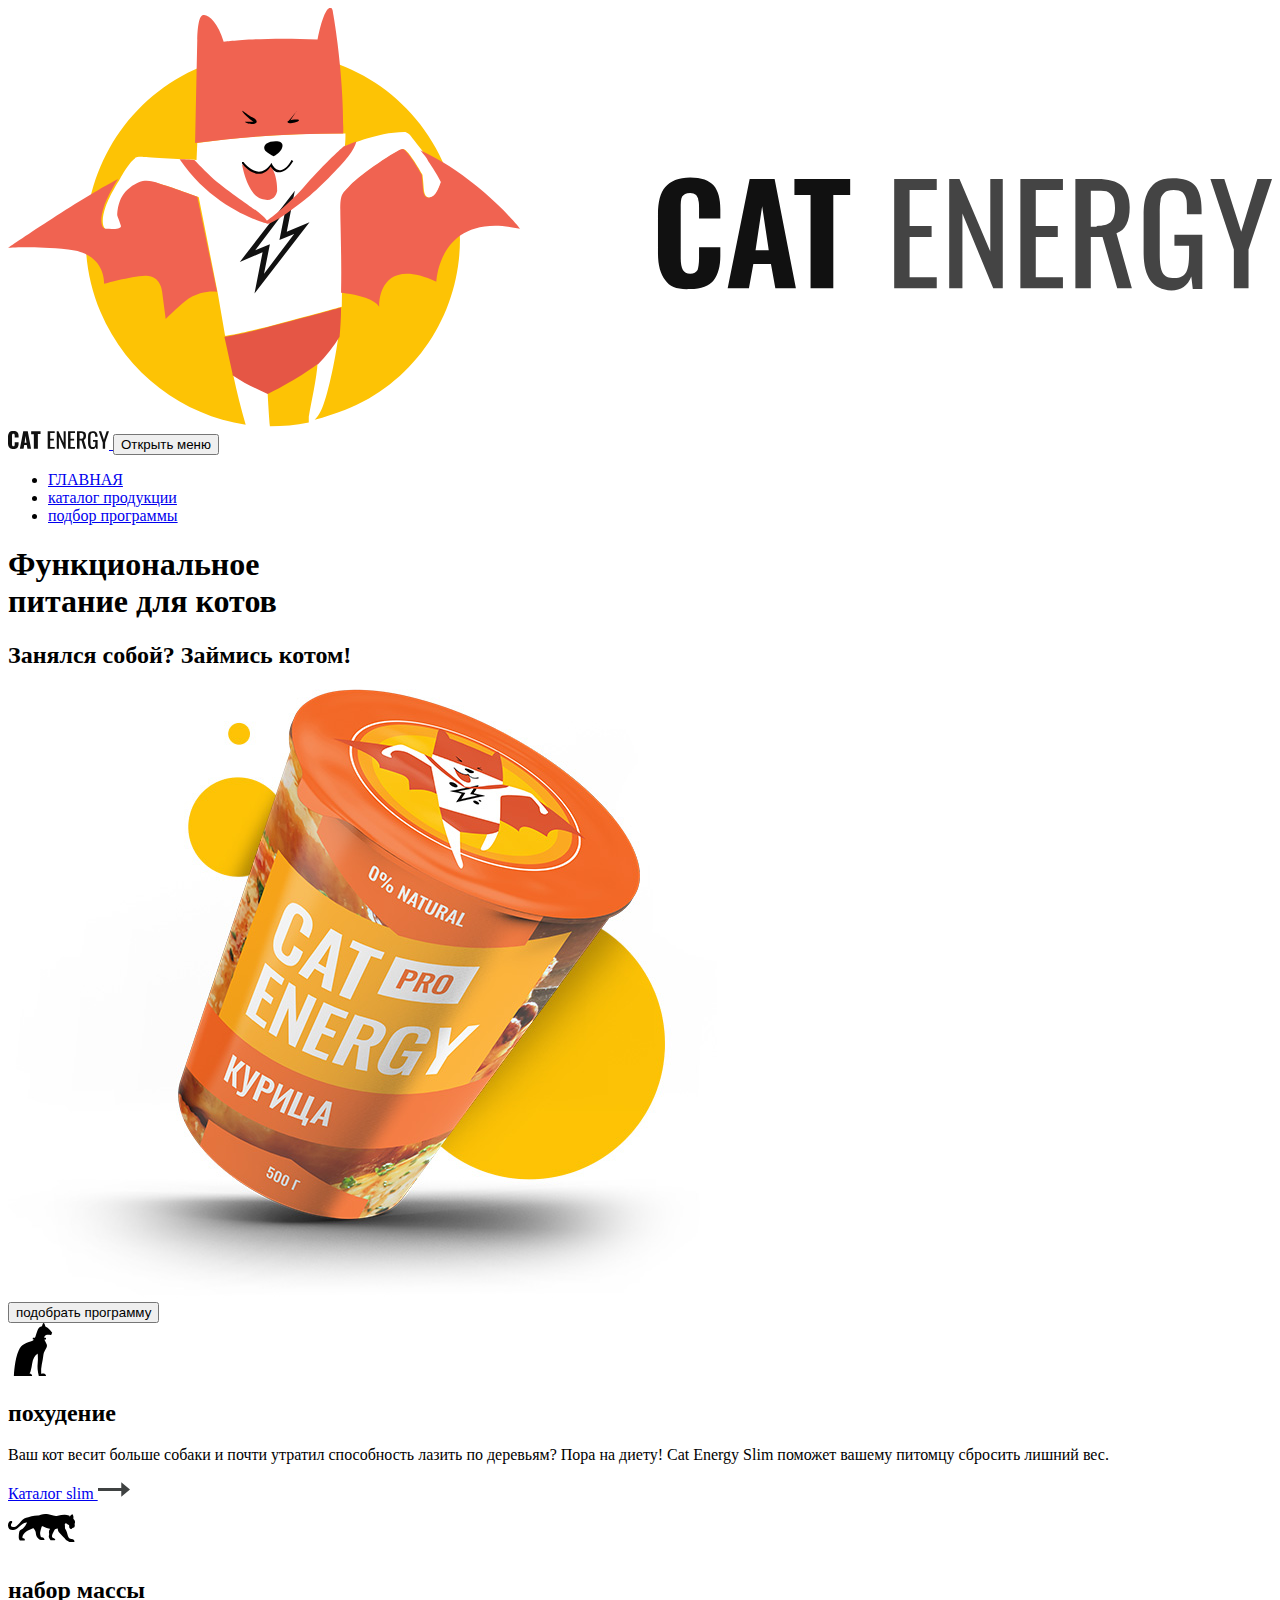
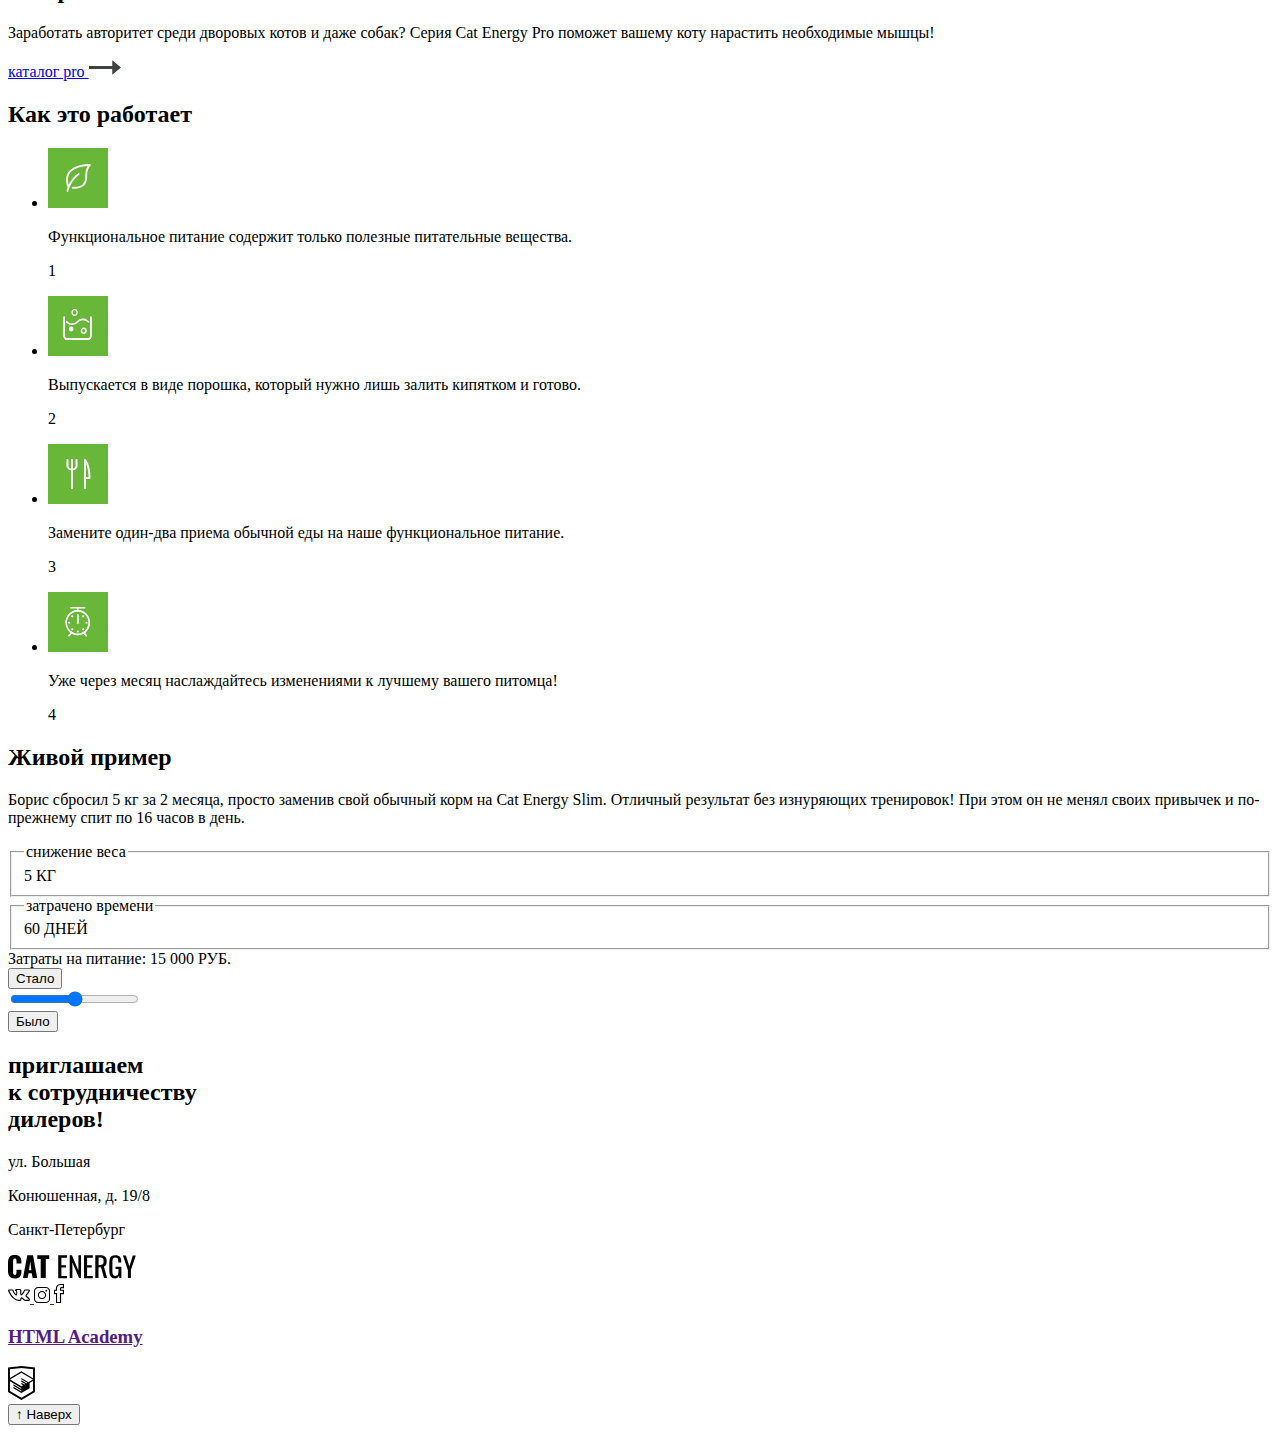
==== commit 5cffbe29: "HTML Academy" ====
--- a/index.html
+++ b/index.html
@@ -5,8 +5,8 @@
     <meta name="viewport" content="width=device-width, initial-scale=1.0" />
     <title>IndexCatEnergyMobile</title>
     <link rel="preconnect" href="https://fonts.gstatic.com" />
-    <link href="/css/normalize.css" rel="stylesheet" />
-    <link href="/css/style.css" rel="stylesheet" />
+    <link href="/CatEnergy//css/normalize.css" rel="stylesheet" />
+    <link href="/CatEnergy/css/style.css" rel="stylesheet" />
   </head>
 
   <body>
@@ -14,20 +14,19 @@
       <header class="header">
         <div class="header__container">
           <div class="header__wrapper main-nav--closed">
-            <a class="header__logo header__logo-ico" href="/index.html">
+            <a class="header__logo header__logo-ico" href="index.html">
               <picture>
-                <source media="(min-width: 1300px)" srcset="/img/logo-desktop.svg" />
-                <source media="(min-width: 768px)" srcset="/img/logo-tablet.svg" />
-                <img src="/img/logo1-mobile.svg" alt="Кэт-энерджи" />
+                <source media="(min-width: 1300px)" srcset="img/logo-desktop.svg" />
+                <source media="(min-width: 768px)" srcset="img/logo-tablet.svg" />
+                <img src="img/logo1-mobile.svg" alt="Кэт-энерджи" />
               </picture>
-             <!--  <img src="/img/logo-desktop.svg" style="width: 227px" alt="Кэт-энерджи" /> -->
+              <!--  <img src="/img/logo-desktop.svg" style="width: 227px" alt="Кэт-энерджи" /> -->
             </a>
-            <a class="header__logo header__logo-ico2" href="/index.html">
+            <a class="header__logo header__logo-ico2" href="index.html">
               <picture>
-                <source media="(max-width: 767px)" srcset="/img/logo2-mobile.svg" />
-                <img src="/img/logo2-mobile.svg" alt="Кэт-энерджи" />
+                <source media="(max-width: 767px)" srcset="img/logo2-mobile.svg" />
+                <img src="img/logo2-mobile.svg" alt="Кэт-энерджи" />
               </picture>
-             <!--  <img src="/img/logo-desktop.svg" style="width: 227px" alt="Кэт-энерджи" /> -->
             </a>
 
             <button class="header__toggle" type="button">
@@ -39,8 +38,8 @@
             <div class="main-nav__wrapper">
               <ul class="main-nav__list site-list">
                 <!-- main-nav__list для позиционир site-list для эл-ов меню-->
-                <li class="site-list__item site-list__item--active"><a href="/index.html">ГЛАВНАЯ</a></li>
-                <li class="site-list__item"><a href="/Catalog.html"> каталог продукции</a></li>
+                <li class="site-list__item site-list__item--active"><a href="index.html">ГЛАВНАЯ</a></li>
+                <li class="site-list__item"><a href="Catalog.html"> каталог продукции</a></li>
                 <li class="site-list__item"><a href="Form.html"> подбор программы </a></li>
               </ul>
             </div>
@@ -48,7 +47,7 @@
         </div>
 
         <section class="promo">
-         <!--  <div class="promo__img">
+          <!--  <div class="promo__img">
             <div class="promo__picture"></div>
           </div> -->
 
@@ -57,9 +56,9 @@
             <h1 class="promo__title">Функциональное <br />питание для котов</h1>
             <h2 class="promo__text">Занялся собой? Займись котом!</h2>
             <picture>
-              <source media="(min-width: 1300px)" srcset="/img/index-can-desktop@1x.png 1x, /img/index-can-desktop@2x.png 2x" />
-              <source media="(min-width: 768px)" srcset="/img/index-can-tablet@1x.jpg 1x, /img/index-can-tablet@2x.jpg 2x" />
-              <img class="promo__icon" src="/img/index-can-mobile@1x.png" alt="" />
+              <source media="(min-width: 1300px)" srcset="img/index-can-desktop@1x.png 1x, img/index-can-desktop@2x.png 2x" />
+              <source media="(min-width: 768px)" srcset="img/index-can-tablet@1x.jpg 1x, img/index-can-tablet@2x.jpg 2x" />
+              <img class="promo__icon" src="img/index-can-mobile@1x.png" alt="" />
             </picture>
             <form action="Form.html" method="GET">
               <button class="promo__button button" type="submit">подобрать программу</button>
@@ -74,23 +73,23 @@
             <div class="programm__block">
               <div class="programm__slim">
                 <div class="block__circle"></div>
-                <img class="programm__icon-slim" height="53" width="50" src="/img/icon-cat-slim.svg" alt="svg" />
+                <img class="programm__icon-slim" height="53" width="50" src="img/icon-cat-slim.svg" alt="svg" />
               </div>
               <h2 class="programm__title">похудение</h2>
               <p class="programm__text">
                 Ваш кот весит больше собаки и почти утратил способность лазить по деревьям? Пора на диету! Cat Energy Slim поможет вашему
                 питомцу сбросить лишний вес.
               </p>
-              <a class="programm__link" href="/Catalog.html"
+              <a class="programm__link" href="Catalog.html"
                 >Каталог slim
-                <img style="height: 19px; width: 32px" src="/img/icon-right-arrow-long.svg" alt="svg" />
+                <img style="height: 19px; width: 32px" src="img/icon-right-arrow-long.svg" alt="svg" />
               </a>
             </div>
 
             <div class="programm__block">
               <div class="programm__pro">
                 <div class="block__circle"></div>
-                <img class="programm__icon-pro" height="50" width="67" src="/img/icon-cat-pro.svg" alt="svg" />
+                <img class="programm__icon-pro" height="50" width="67" src="img/icon-cat-pro.svg" alt="svg" />
               </div>
               <h2 class="programm__title">набор массы</h2>
               <p class="programm__text">
@@ -98,9 +97,9 @@
                 мышцы!
               </p>
 
-              <a class="programm__link" href="/Catalog.html"
+              <a class="programm__link" href="Catalog.html"
                 >каталог pro
-                <img style="height: 19px; width: 32px" src="/img/icon-right-arrow-long.svg" alt="svg" />
+                <img style="height: 19px; width: 32px" src="img/icon-right-arrow-long.svg" alt="svg" />
               </a>
             </div>
           </div>
@@ -112,22 +111,22 @@
 
             <ul class="howItworks__list">
               <li class="howItworks__item">
-                <img class="howItworks__icon" src="/img/Group 1.svg" alt="svg" />
+                <img class="howItworks__icon" src="img/Group 1.svg" alt="svg" />
                 <p class="howItworks__text">Функциональное питание содержит только полезные питательные вещества.</p>
                 <p class="howItworks__numeral">1</p>
               </li>
               <li class="howItworks__item">
-                <img class="howItworks__icon" src="/img/Group 2.svg" alt="svg" />
+                <img class="howItworks__icon" src="img/Group 2.svg" alt="svg" />
                 <p class="howItworks__text">Выпускается в виде порошка, который нужно лишь залить кипятком и готово.</p>
                 <p class="howItworks__numeral">2</p>
               </li>
               <li class="howItworks__item">
-                <img class="howItworks__icon" src="/img/Group 3.svg" alt="svg" />
+                <img class="howItworks__icon" src="img/Group 3.svg" alt="svg" />
                 <p class="howItworks__text">Замените один-два приема обычной еды на наше функциональное питание.</p>
                 <p class="howItworks__numeral">3</p>
               </li>
               <li class="howItworks__item">
-                <img class="howItworks__icon" src="/img/Group 4.svg" alt="svg" />
+                <img class="howItworks__icon" src="img/Group 4.svg" alt="svg" />
                 <p class="howItworks__text">Уже через месяц наслаждайтесь изменениями к лучшему вашего питомца!</p>
                 <p class="howItworks__numeral">4</p>
               </li>
@@ -137,51 +136,51 @@
 
         <section class="liveExample">
           <!-- <div class="liveExample__cotainer"> -->
-            <div class="liveExample__block">
-              <div class="liveExample__wrapper">
-                <h2 class="liveExample__title">Живой пример</h2>
-                <p class="liveExample__text">
-                  Борис сбросил 5 кг за 2 месяца, просто заменив свой обычный корм на Cat Energy Slim. Отличный результат без изнуряющих
-                  тренировок! При этом он не менял своих привычек и по-прежнему спит по 16 часов в день.
-                </p>
-                <div class="liveExample__fieldset-container">
-                  <div class="liveExample__fieldset-left">
-                    <fieldset>
-                      <div class="liveExample__rotate-wrapper">
-                        <dt class="liveExample__day">5 КГ</dt>
-                      </div>
-                      <legend>снижение веса</legend>
-                    </fieldset>
-                  </div>
-                  <div class="liveExample__fieldset-right">
-                    <fieldset>
-                      <div class="liveExample__rotate-wrapper">
-                        <dt class="liveExample__day">60 ДНЕЙ</dt>
-                      </div>
-                      <legend>затрачено времени</legend>
-                    </fieldset>
-                  </div>
+          <div class="liveExample__block">
+            <div class="liveExample__wrapper">
+              <h2 class="liveExample__title">Живой пример</h2>
+              <p class="liveExample__text">
+                Борис сбросил 5 кг за 2 месяца, просто заменив свой обычный корм на Cat Energy Slim. Отличный результат без изнуряющих
+                тренировок! При этом он не менял своих привычек и по-прежнему спит по 16 часов в день.
+              </p>
+              <div class="liveExample__fieldset-container">
+                <div class="liveExample__fieldset-left">
+                  <fieldset>
+                    <div class="liveExample__rotate-wrapper">
+                      <dt class="liveExample__day">5 КГ</dt>
+                    </div>
+                    <legend>снижение веса</legend>
+                  </fieldset>
                 </div>
-                <div class="liveExample__expenses"><span>Затраты на питание:</span> <span>15 000 РУБ.</span></div>
-              </div>
-
-              <div class="slider">
-                <div class="slider__wrapper">
-                  <div class="slider__image image-before" style="width: 50%"></div>
-                  <div class="slider__image image-after" style="width: 50%"></div>
+                <div class="liveExample__fieldset-right">
+                  <fieldset>
+                    <div class="liveExample__rotate-wrapper">
+                      <dt class="liveExample__day">60 ДНЕЙ</dt>
+                    </div>
+                    <legend>затрачено времени</legend>
+                  </fieldset>
                 </div>
-                <div class="slider__box">
-                  <button class="slider__button button-before" type="button">Стало</button>
-                  <div class="slider__progress">
-                    <input class="demo__range" type="range" min="0" max="100" value="50" />
-                    <div class="slider__range"></div>
-                  </div>
-                  <button class="slider__button button-after" type="button">Было</button>
+              </div>
+              <div class="liveExample__expenses"><span>Затраты на питание:</span> <span>15 000 РУБ.</span></div>
+            </div>
+
+            <div class="slider">
+              <div class="slider__wrapper">
+                <div class="slider__image image-before" style="width: 50%"></div>
+                <div class="slider__image image-after" style="width: 50%"></div>
+              </div>
+              <div class="slider__box">
+                <button class="slider__button button-before" type="button">Стало</button>
+                <div class="slider__progress">
+                  <input class="demo__range" type="range" min="0" max="100" value="50" />
+                  <div class="slider__range"></div>
                 </div>
-              </div>
-            </div>
-            <div class="slider__background"></div>
-        <!--   </div> -->
+                <button class="slider__button button-after" type="button">Было</button>
+              </div>
+            </div>
+          </div>
+          <div class="slider__background"></div>
+          <!--   </div> -->
         </section>
 
         <section class="invitation">
@@ -193,7 +192,7 @@
                 дилеров!
               </h2>
               <div class="invitation__text-div">
-                <p>ул. Большая  </p>
+                <p>ул. Большая</p>
                 <p class="invitation__text">Конюшенная, д. 19/8</p>
                 <p>Санкт-Петербург</p>
               </div>
@@ -201,7 +200,6 @@
             <div class="invitation__map">
               <script src="https://api-maps.yandex.ru/2.0/?load=package.full&lang=ru-RU" type="text/javascript"></script>
               <div id="map"></div>
-
             </div>
           </div>
         </section>
@@ -278,7 +276,7 @@
             </div>
             <div class="footer__develop">
               <a class="develop__link" href="">
-                <h3 class="develop__title">Academy</h3>
+                <h3 class="develop__title">HTML Academy</h3>
                 <svg class="develop__logo" width="27" height="34">
                   <path
                     d="M13.62,0.017L13.472,0L0,1.412v24.661l13.472,8.017l13.43-7.99l0.042-0.026V1.412L13.62,0.017z M25.019,12.127L13.495,5.334 l-0.001-0.104L13.407,5.28l-0.088-0.056v0.109L1.925,12.118V3.147l11.547-1.212l11.547,1.212V12.127z M13.405,6.787L24.923,13.5 l-4.479,2.64l-7.093-4.221l-0.013,1.415l5.904,3.513l-0.86,0.507l-5.031-2.992l-0.013,1.415l3.827,2.275l-0.782,0.523l-3.032-1.787 l-0.013,1.413l1.852,1.091l-1.8,1.081L2.034,13.622L13.405,6.787z M1.925,15.127l11.411,6.791l0.015,1.044l-7.941-4.728L5.395,19.65 l7.979,4.796l0.017,1.076l-7.972-4.741l-0.013,1.415l8.021,4.821l0.045,0.026l8.143-4.872v-1.268l-0.011-0.148v-3.761l3.415-2.036 v10.02L13.472,31.85L1.925,24.979V15.127z"
@@ -294,10 +292,9 @@
         <span class="visually-hidden">Наверх</span>
       </button>
     </div>
-    <script src="/js/MobileMenu.js"></script>
-    <script src="/js/click.js"></script>
-    <script src="/js/onscroll.js"></script>
-    <!-- <script src="/js/icon_customImage.js" type="text/javascript"></script> -->
-    <script src="/js/ymap.js" type="text/javascript"></script>
+    <script src="js/MobileMenu.js"></script>
+    <script src="js/click.js"></script>
+    <script src="js/onscroll.js"></script>
+    <script src="js/ymap.js" type="text/javascript"></script>
   </body>
 </html>
